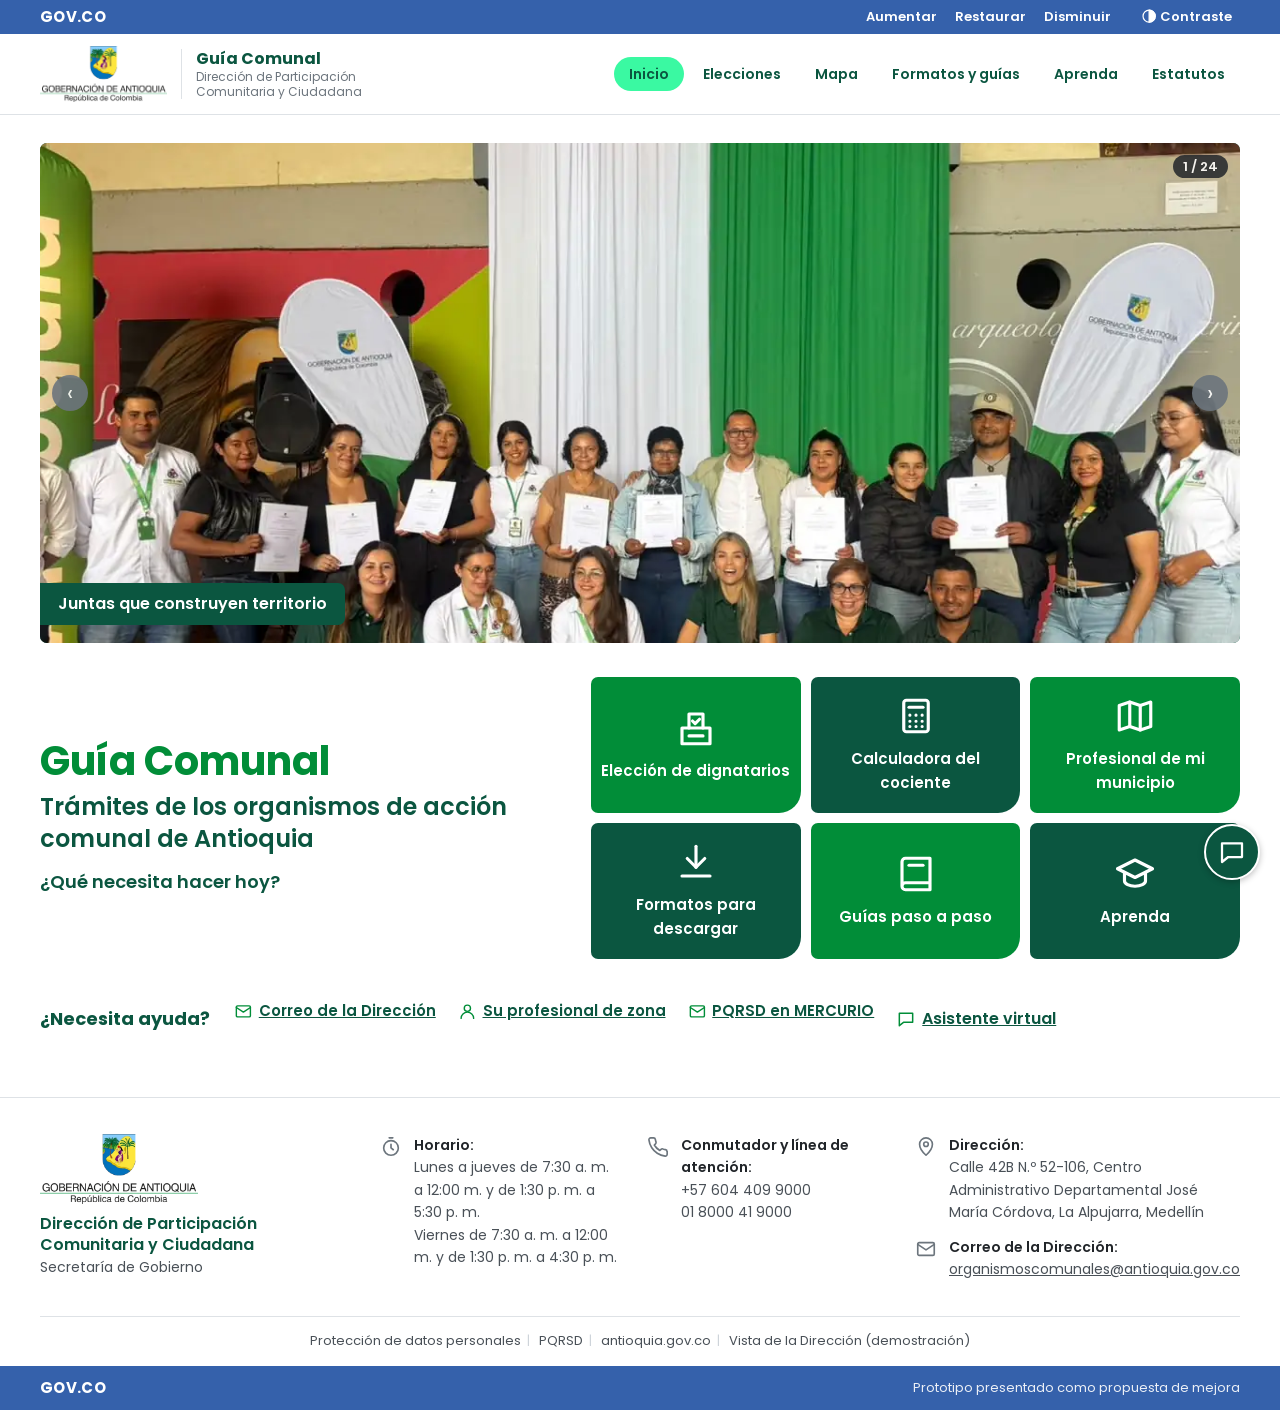
==== index.html @ 8c8af6f7 "Initial commit" ====
<!doctype html>
<html lang="es">
<head>
<meta charset="utf-8">
<meta name="viewport" content="width=device-width, initial-scale=1">
<meta name="theme-color" content="#0b5640">
<meta name="description" content="Guía de la Dirección de Participación Comunitaria y Ciudadana de la Gobernación de Antioquia para los organismos comunales: elección de dignatarios, mapa, guías y asistente.">
<title>Guía Comunal DPCC</title>
<link rel="preconnect" href="https://fonts.googleapis.com">
<link rel="preconnect" href="https://fonts.gstatic.com" crossorigin>
<link href="https://fonts.googleapis.com/css2?family=Poppins:wght@400;500;600;700&display=swap" rel="stylesheet">
<link rel="stylesheet" href="css/estilos.css?v=7">
<link rel="icon" href="img/logo-gobernacion.webp">
</head>
<body>
<a class="saltar" href="#contenido">Saltar al contenido</a>

<!-- Franja superior GOV.CO, como en antioquia.gov.co -->
<div class="franja-gob">
  <div class="contenedor franja-gob__in">
    <a class="govco" href="https://www.gov.co/" target="_blank" rel="noopener" aria-label="Portal del Estado colombiano GOV.CO">GOV.CO</a>
    <span class="franja-gob__der">
      <span class="tamano" role="group" aria-label="Tamaño del texto">
        <button type="button" data-tamano="1" aria-label="Letra más grande">Aumentar</button>
        <button type="button" data-tamano="0" aria-label="Tamaño normal">Restaurar</button>
        <button type="button" data-tamano="-1" aria-label="Letra más pequeña">Disminuir</button>
      </span>
      <button type="button" class="contraste-btn" id="contrasteBtn" aria-pressed="false"><svg class="ico" aria-hidden="true"><use href="#i-contraste"></use></svg><span class="contraste-btn__txt"> Contraste</span></button>
    </span>
  </div>
</div>

<header class="cabecera">
  <div class="contenedor cabecera__in">
    <a class="marca" href="#/inicio" aria-label="Guía Comunal, inicio">
      <img class="marca__logo" src="img/logo-gobernacion.webp" alt="Gobernación de Antioquia, República de Colombia" width="127" height="56">
      <span class="marca__texto"><strong>Guía Comunal</strong><small>Dirección de Participación<br>Comunitaria y Ciudadana</small></span>
    </a>
    <button class="menu-btn" type="button" aria-expanded="false" aria-controls="menu"><svg class="ico" aria-hidden="true"><use href="#i-menu"></use></svg> Menú</button>
    <nav id="menu" class="menu" aria-label="Secciones">
      <a href="#/inicio" data-seccion="inicio">Inicio</a>
      <a href="#/eleccion" data-seccion="eleccion">Elecciones</a>
      <a href="#/mapa" data-seccion="mapa">Mapa</a>
      <a href="#/documentos" data-seccion="documentos">Formatos y guías</a>
      <a href="#/aprenda" data-seccion="aprenda">Aprenda</a>
      <a href="#/estatutos" data-seccion="estatutos">Estatutos</a>
    </nav>
  </div>
</header>

<main id="contenido">
<!-- Cada <section class="pantalla"> es una pantalla con dirección propia (js/rutas.js):
     data-ruta = dirección (index.html#/eleccion/calculadora) · data-titulo = nombre en la ruta de navegación.
     [data-migas] se llena solo con el botón "Volver" y la ruta (Inicio › …). -->

<!-- ===================== INICIO ===================== -->
<section class="pantalla" data-ruta="inicio" data-titulo="Inicio">
  <div class="heroe">
    <div class="contenedor heroe__in">
      <div class="carrusel" id="carrusel" aria-roledescription="carrusel" aria-label="Imágenes de la acción comunal">
        <div class="carrusel__pista" id="carruselPista"></div>
        <button type="button" class="carrusel__flecha carrusel__flecha--izq" data-carrusel="-1" aria-label="Imagen anterior">‹</button>
        <button type="button" class="carrusel__flecha carrusel__flecha--der" data-carrusel="1" aria-label="Imagen siguiente">›</button>
        <div class="carrusel__puntos" id="carruselPuntos"></div>
      </div>
      <div class="portada">
        <div class="portada__titulo">
          <h1>Guía Comunal <span>Trámites de los organismos de acción comunal de Antioquia</span></h1>
          <p class="frase">¿Qué necesita hacer hoy?</p>
        </div>
        <nav class="botones-grandes" aria-label="Accesos principales">
          <a class="boton-tarjeta" href="#/eleccion"><svg class="ico" aria-hidden="true"><use href="#i-urna"></use></svg>Elección de dignatarios</a>
          <a class="boton-tarjeta" href="#/eleccion/calculadora"><svg class="ico" aria-hidden="true"><use href="#i-calculadora"></use></svg>Calculadora del cociente</a>
          <a class="boton-tarjeta" href="#/mapa"><svg class="ico" aria-hidden="true"><use href="#i-mapa"></use></svg>Profesional de mi municipio</a>
          <a class="boton-tarjeta" href="#/documentos/formatos"><svg class="ico" aria-hidden="true"><use href="#i-descargar"></use></svg>Formatos para descargar</a>
          <a class="boton-tarjeta" href="#/documentos/guias"><svg class="ico" aria-hidden="true"><use href="#i-libro"></use></svg>Guías paso a paso</a>
          <a class="boton-tarjeta" href="#/aprenda"><svg class="ico" aria-hidden="true"><use href="#i-birrete"></use></svg>Aprenda</a>
        </nav>
      </div>
    </div>
  </div>
  <div class="contenedor">
    <section class="ayuda-franja" id="ayuda" aria-labelledby="t-ayuda">
      <h2 id="t-ayuda">¿Necesita ayuda?</h2>
      <ul>
        <li><a href="mailto:organismoscomunales@antioquia.gov.co"><svg class="ico" aria-hidden="true"><use href="#i-correo"></use></svg>Correo de la Dirección</a></li>
        <li><a href="#/mapa"><svg class="ico" aria-hidden="true"><use href="#i-persona"></use></svg>Su profesional de zona</a></li>
        <li><a href="https://mercurio.antioquia.gov.co/mercurio/ServletPublic?operacion=9&amp;codIndice=00126&amp;idAsunto=PQRSDW&amp;indicador=1&amp;logueoPqr=S" target="_blank" rel="noopener"><svg class="ico" aria-hidden="true"><use href="#i-correo"></use></svg>PQRSD en MERCURIO</a></li>
        <li><button type="button" class="enlace-boton" data-abrir-chat><svg class="ico" aria-hidden="true"><use href="#i-chat"></use></svg>Asistente virtual</button></li>
      </ul>
    </section>
  </div>
</section>

<!-- ===================== ELECCIÓN DE DIGNATARIOS ===================== -->
<section class="pantalla" data-ruta="eleccion" data-titulo="Elección de dignatarios" hidden>
  <div class="heroe heroe--interno"><div class="contenedor">
    <nav class="migas" data-migas aria-label="Ruta de navegación"></nav>
    <div class="titulo-seccion"><h1>Elección de dignatarios</h1><p class="heroe__lead">Juntas de Acción Comunal y de Vivienda Comunal</p></div>
  </div></div>
  <div class="contenedor bloque">
    <nav class="accesos" aria-label="Partes de la elección">
      <a class="acceso" href="#/eleccion/etapas"><span class="acceso__ico"><svg class="ico" aria-hidden="true"><use href="#i-calendario"></use></svg></span><b>Etapas de la elección</b><small>Quién hace qué y cuándo</small></a>
      <a class="acceso acceso--principal" href="#/eleccion/herramienta"><span class="acceso__ico"><svg class="ico" aria-hidden="true"><use href="#i-lapiz"></use></svg></span><b>Registrar la elección</b><small>Llene las actas paso a paso</small></a>
      <a class="acceso" href="#/eleccion/calculadora"><span class="acceso__ico"><svg class="ico" aria-hidden="true"><use href="#i-calculadora"></use></svg></span><b>Calculadora del cociente</b><small>Cuántos cargos gana cada plancha</small></a>
      <a class="acceso" href="#/documentos/formatos"><span class="acceso__ico"><svg class="ico" aria-hidden="true"><use href="#i-descargar"></use></svg></span><b>Formatos en Word</b><small>Actas y listados en blanco</small></a>
      <a class="acceso" href="#/eleccion/devoluciones"><span class="acceso__ico"><svg class="ico" aria-hidden="true"><use href="#i-alerta"></use></svg></span><b>Causas de devolución</b><small>Errores que debe evitar</small></a>
      <a class="acceso" href="#/eleccion/despues"><span class="acceso__ico"><svg class="ico" aria-hidden="true"><use href="#i-balanza"></use></svg></span><b>Después de la elección</b><small>Inscribir, impugnar y empalme</small></a>
    </nav>
  </div>
</section>

<section class="pantalla" data-ruta="eleccion/etapas" data-titulo="Etapas" hidden>
  <div class="heroe heroe--interno"><div class="contenedor">
    <nav class="migas" data-migas aria-label="Ruta de navegación"></nav>
    <div class="titulo-seccion"><h1>Etapas de la elección</h1><p class="heroe__lead">Toque cada etapa para ver quién hace qué.</p></div>
  </div></div>
  <div class="contenedor bloque">
    <ol class="linea" id="lineaTiempo"></ol>
    <div class="linea-detalle" id="lineaDetalle" aria-live="polite"></div>
    <details class="mas-info"><summary>🎬 Ver el video del proceso completo</summary><div class="video" data-video="eleccion"></div></details>
  </div>
</section>

<section class="pantalla" data-ruta="eleccion/herramienta" data-titulo="Registrar la elección" hidden>
  <div class="heroe heroe--interno"><div class="contenedor">
    <nav class="migas" data-migas aria-label="Ruta de navegación"></nav>
    <div class="titulo-seccion"><h1>Registrar la elección</h1><p class="heroe__lead">Un paso por pantalla. Lo que escriba se guarda solo en este equipo.</p></div>
    <div class="aviso aviso--clave"><b>🚦 Prevalidación no es aprobación.</b> La página revisa sus datos antes de imprimir. La revisión oficial la hace la Dirección.</div>
  </div></div>
  <div class="contenedor bloque" id="formulario"><div id="formularioApp"></div></div>
</section>

<section class="pantalla" data-ruta="eleccion/calculadora" data-titulo="Calculadora del cociente" hidden>
  <div class="heroe heroe--interno"><div class="contenedor">
    <nav class="migas" data-migas aria-label="Ruta de navegación"></nav>
    <div class="titulo-seccion"><h1>Calculadora del cociente electoral</h1><p class="heroe__lead">Escriba los votos y vea cuántos cargos gana cada plancha.</p></div>
  </div></div>
  <div class="contenedor bloque"><div id="calcApp" class="calc"></div></div>
</section>

<section class="pantalla" data-ruta="eleccion/devoluciones" data-titulo="Causas de devolución" hidden>
  <div class="heroe heroe--interno"><div class="contenedor">
    <nav class="migas" data-migas aria-label="Ruta de navegación"></nav>
    <div class="titulo-seccion"><h1>Causas de devolución</h1><p class="heroe__lead">Los errores más comunes y cómo evitarlos. Toque cada uno.</p></div>
  </div></div>
  <div class="contenedor bloque">
    <div id="faqLista" class="faq"></div>
    <p class="nota"><span class="etiqueta etiqueta--pendiente">Orden pendiente</span> El orden se ajustará con los datos reales de frecuencia de la Dirección.</p>
  </div>
</section>

<section class="pantalla" data-ruta="eleccion/despues" data-titulo="Después de la elección" hidden>
  <div class="heroe heroe--interno"><div class="contenedor">
    <nav class="migas" data-migas aria-label="Ruta de navegación"></nav>
    <div class="titulo-seccion"><h1>Después de la elección</h1><p class="heroe__lead">Qué sigue, en pocos pasos.</p></div>
  </div></div>
  <div class="contenedor bloque">
    <div class="respuestas">
      <article class="respuesta">
        <h2>📨 Inscribir a los elegidos</h2>
        <ol class="pasos-cortos"><li>Imprima y firme las actas</li><li>Escanéelas con los listados firmados</li><li>Envíelas al correo de la Dirección</li></ol>
        <p class="respuesta__quien"><b>Quién la resuelve:</b> la Dirección de Participación Comunitaria y Ciudadana.</p>
        <div class="respuesta__mas"><a class="btn btn--peque" href="#/eleccion/herramienta/paso-8">Ir a enviar</a></div>
      </article>
      <article class="respuesta">
        <h2>⚖️ Impugnar una elección</h2>
        <ol class="pasos-cortos"><li>Reúna el acta y las pruebas</li><li>Escriba qué pasó y qué regla no se cumplió</li><li>Preséntela dentro del plazo de sus estatutos</li></ol>
        <p class="respuesta__quien"><b>Quién la resuelve:</b> primero, la Comisión de Convivencia y Conciliación de la Asocomunal (si no hay, la Dirección). Si apela, la entidad de inspección, vigilancia y control. Respuesta: hasta 4 meses.</p>
        <details class="ver-norma"><summary>📖 Ver norma</summary>
          <p>Ley 2166 de 2021 y Decreto 1501 de 2023. El Modelo de Estatutos 2024 (arts. 89 a 94) pide que la presenten <b>mínimo 5 afiliados</b> que estuvieron en la elección, dentro de los <b>10 días hábiles</b> siguientes. Revise lo que dicen los estatutos de su Junta: son los que mandan.</p></details>
      </article>
      <article class="respuesta">
        <h2>🤝 Hacer el empalme</h2>
        <ol class="pasos-cortos"><li>La junta saliente entrega documentos, bienes y cuentas</li><li>Entrega también su informe de gestión</li><li>Todo queda en un acta firmada por ambas juntas</li></ol>
      </article>
    </div>
    <p class="enlaces-peque"><button type="button" class="enlace-boton" data-abrir-chat>💬 ¿Otra duda? Pregúntele al asistente</button></p>
  </div>
</section>

<!-- ===================== MAPA (único) ===================== -->
<section class="pantalla" data-ruta="mapa" data-titulo="Mapa" hidden>
  <div class="heroe heroe--interno"><div class="contenedor">
    <nav class="migas" data-migas aria-label="Ruta de navegación"></nav>
    <div class="titulo-seccion"><h1>Mapa de atención por municipio</h1>
    <p class="heroe__lead">Toque su municipio o escriba su nombre.</p></div>
  </div></div>
  <div class="contenedor bloque">
    <div class="mapa-barra">
      <label for="mapaBuscar" class="oculto">Buscar municipio</label>
      <input id="mapaBuscar" list="mapaLista" placeholder="Escriba su municipio" autocomplete="off">
      <datalist id="mapaLista"></datalist>
      <button type="button" class="btn btn--claro btn--peque" id="mapaTodo" hidden>Ver todo Antioquia</button>
    </div>
    <div class="mapa-grid">
      <div class="mapa-caja">
        <svg id="mapaSvg" class="mapa-svg" role="img" aria-label="Mapa de los municipios de Antioquia por subregión"></svg>
        <aside id="mapaInfo" class="mapa-info" hidden aria-live="polite"></aside>
      </div>
      <div>
        <div id="mapaLeyenda" class="mapa-leyenda" aria-label="Subregiones (toque para acercar)"></div>
        <div class="video" data-video="v4"></div>
      </div>
    </div>
    <p class="nota">Límites: DANE, Marco Geoestadístico Nacional 2025. Los municipios en gris los atiende su alcaldía.</p>
  </div>
</section>

<!-- ===================== FORMATOS Y GUÍAS ===================== -->
<section class="pantalla" data-ruta="documentos" data-titulo="Formatos y guías" hidden>
  <div class="heroe heroe--interno"><div class="contenedor">
    <nav class="migas" data-migas aria-label="Ruta de navegación"></nav>
    <div class="titulo-seccion"><h1>Formatos y guías</h1><p class="heroe__lead">Para descargar, imprimir o consultar.</p></div>
  </div></div>
  <div class="contenedor bloque">
    <nav class="accesos accesos--tres" aria-label="Formatos y guías">
      <a class="acceso" href="#/documentos/formatos"><span class="acceso__ico"><svg class="ico" aria-hidden="true"><use href="#i-descargar"></use></svg></span><b>Formatos en Word</b><small>Actas, planchas y listados en blanco</small></a>
      <a class="acceso" href="#/documentos/guias"><span class="acceso__ico"><svg class="ico" aria-hidden="true"><use href="#i-libro"></use></svg></span><b>Guías paso a paso</b><small>Cómo usar la herramienta de registro</small></a>
      <a class="acceso" href="#/documentos/consulta"><span class="acceso__ico"><svg class="ico" aria-hidden="true"><use href="#i-carpeta"></use></svg></span><b>Consultas oficiales</b><small>Cartilla, circular, SURCO y PQRSD</small></a>
    </nav>
  </div>
</section>

<section class="pantalla" data-ruta="documentos/formatos" data-titulo="Formatos en Word" hidden>
  <div class="heroe heroe--interno"><div class="contenedor">
    <nav class="migas" data-migas aria-label="Ruta de navegación"></nav>
    <div class="titulo-seccion"><h1>Formatos oficiales en Word</h1><p class="heroe__lead">En blanco. La herramienta de registro llena las actas por usted.</p></div>
  </div></div>
  <div class="contenedor bloque">
    <div class="aviso aviso--clave"><b>📋 Listados de asistencia:</b> imprímalo y llévelo a la reunión para que los asistentes firmen. Luego tómele una foto o escanéelo.</div>
    <div id="listaDescargas" class="descargas"></div>
  </div>
</section>

<section class="pantalla" data-ruta="documentos/guias" data-titulo="Guías" hidden>
  <div class="heroe heroe--interno"><div class="contenedor">
    <nav class="migas" data-migas aria-label="Ruta de navegación"></nav>
    <div class="titulo-seccion"><h1>Guías paso a paso</h1><p class="heroe__lead">Para ver en pantalla, imprimir o descargar.</p></div>
  </div></div>
  <div class="contenedor bloque">
    <div class="guias" id="listaGuias"></div>
    <details class="mas-info"><summary>🎬 Videos cortos por etapa</summary><div class="videos-cortos" id="videosCortos"></div></details>
  </div>
</section>

<section class="pantalla" data-ruta="documentos/consulta" data-titulo="Consultas oficiales" hidden>
  <div class="heroe heroe--interno"><div class="contenedor">
    <nav class="migas" data-migas aria-label="Ruta de navegación"></nav>
    <div class="titulo-seccion"><h1>Consultas oficiales</h1><p class="heroe__lead">Documentos y sistemas de la Gobernación y del Ministerio.</p></div>
  </div></div>
  <div class="contenedor bloque">
    <h2 class="sub">Documentos</h2>
    <div class="fuentes fuentes--tres">
      <a href="documentos/Afiche%20paso%20a%20paso%20-%20Elecciones%20comunales%202026.pdf" download><span>🗳️</span><b>Afiche paso a paso</b><small>PDF · 4 MB</small></a>
      <a href="documentos/Circular%2009%20de%202025%20-%20Ministerio%20del%20Interior.pdf" download><span>📑</span><b>Circular 09 de 2025</b><small>Ministerio del Interior · PDF · 5 MB</small></a>
      <a href="documentos/Cartilla%20ABC%20Comunal%20-%20Preparemonos%20para%20las%20elecciones.pdf" download><span>📘</span><b>Cartilla ABC Comunal</b><small>PDF · 19 MB (mejor con wifi)</small></a>
    </div>
    <h2 class="sub">Sistemas de consulta</h2>
    <div class="fuentes">
      <a href="https://surco.antioquia.gov.co/Surco/formularios/registroAfiliados/frmafiliadospublicados.xhtml" target="_blank" rel="noopener"><span>👥</span><b>SURCO · Afiliados</b><small>¿Quién está afiliado?</small></a>
      <a href="https://surco.antioquia.gov.co/Surco/formularios/certificadosPublicados/frmcertificadospublicados.xhtml" target="_blank" rel="noopener"><span>📜</span><b>SURCO · Certificados</b><small>Dignatarios inscritos</small></a>
      <a href="https://mercurio.antioquia.gov.co/mercurio/ServletPublic?operacion=9&amp;codIndice=00126&amp;idAsunto=PQRSDW&amp;indicador=1&amp;logueoPqr=S" target="_blank" rel="noopener"><span>📮</span><b>PQRSD · MERCURIO</b><small>Peticiones, quejas y reclamos</small></a>
      <a href="https://www.antioquia.gov.co/direccion-de-participacion-comunitaria-y-ciudadana" target="_blank" rel="noopener"><span>🌐</span><b>Página de la Dirección</b><small>antioquia.gov.co</small></a>
    </div>
    <details class="mas-info"><summary>🎬 Video: ¿dónde consultar información oficial?</summary><div class="video" data-video="v5"></div></details>
  </div>
</section>

<!-- ===================== APRENDA ===================== -->
<section class="pantalla" data-ruta="aprenda" data-titulo="Aprenda" hidden>
  <div class="heroe heroe--interno"><div class="contenedor">
    <nav class="migas" data-migas aria-label="Ruta de navegación"></nav>
    <div class="titulo-seccion"><h1>Aprenda</h1><p class="heroe__lead">Lo básico de la acción comunal, en pocas palabras.</p></div>
  </div></div>
  <div class="contenedor bloque">
    <nav class="accesos accesos--tres" aria-label="Aprenda">
      <a class="acceso" href="#/aprenda/accion-comunal"><span class="acceso__ico"><svg class="ico" aria-hidden="true"><use href="#i-personas"></use></svg></span><b>La acción comunal</b><small>Qué es, cómo se organiza y qué hace la Gobernación</small></a>
      <a class="acceso" href="#/aprenda/juego"><span class="acceso__ico"><svg class="ico" aria-hidden="true"><use href="#i-diana"></use></svg></span><b>Preguntas de repaso</b><small>Ponga a prueba lo que sabe</small></a>
      <a class="acceso" href="#/aprenda/glosario"><span class="acceso__ico"><svg class="ico" aria-hidden="true"><use href="#i-texto"></use></svg></span><b>Glosario</b><small>Palabras comunales explicadas</small></a>
    </nav>
  </div>
</section>

<section class="pantalla" data-ruta="aprenda/accion-comunal" data-titulo="La acción comunal" hidden>
  <div class="heroe heroe--interno"><div class="contenedor">
    <nav class="migas" data-migas aria-label="Ruta de navegación"></nav>
    <div class="titulo-seccion"><h1>La acción comunal</h1><p class="heroe__lead">Es la comunidad organizada para mejorar su barrio o vereda.</p></div>
  </div></div>
  <div class="contenedor">
    <section class="bloque" aria-labelledby="t-que-es">
      <div class="dos-col dos-col--video">
        <div>
          <h2 id="t-que-es">¿Qué hace una Junta?</h2>
          <div class="iconos3">
            <div><span>🤝</span>Se une</div><div><span>🗣️</span>Decide en asamblea</div><div><span>🏗️</span>Trabaja por su territorio</div>
          </div>
        </div>
        <div class="video" data-video="v1"></div>
      </div>
    </section>
    <section class="bloque" aria-labelledby="t-quienes">
      <h2 id="t-quienes">Cómo se organiza una Junta</h2>
      <div class="dos-col dos-col--video">
        <div class="organigrama" aria-label="Estructura de una Junta de Acción Comunal">
          <div class="org org--raiz"><span>👥</span><b>Asamblea general</b><small>Todos los afiliados</small></div>
          <div class="org-fila">
            <div class="org"><span>👔</span><b>Directiva</b><small>Presidente, vice, tesorero y secretario</small></div>
            <div class="org"><span>🔍</span><b>Fiscalía</b><small>Fiscal y suplente</small></div>
            <div class="org"><span>🤝</span><b>Conciliación</b><small>3 conciliadores</small></div>
            <div class="org"><span>📣</span><b>Delegados</b><small>3 y sus suplentes</small></div>
            <div class="org"><span>🛠️</span><b>Comisiones</b><small>Mínimo 3, con coordinador</small></div>
          </div>
        </div>
        <div class="video" data-video="v2"></div>
      </div>
    </section>
    <section class="bloque" aria-labelledby="t-hace">
      <div class="dos-col dos-col--video">
        <div>
          <h2 id="t-hace">Qué hace la Gobernación</h2>
          <div class="tarjetas tarjetas--dos">
            <div class="tarjeta tarjeta--icono"><span>🧭</span><b>Acompaña</b><small>Profesionales de zona en los municipios</small></div>
            <div class="tarjeta tarjeta--icono"><span>📄</span><b>Reconoce</b><small>Inscribe a los dignatarios elegidos</small></div>
            <div class="tarjeta tarjeta--icono"><span>⚖️</span><b>Vigila</b><small>Inspección, vigilancia y control</small></div>
            <div class="tarjeta tarjeta--icono"><span>🎓</span><b>Forma</b><small>Guías, talleres y esta página</small></div>
          </div>
        </div>
        <div class="video" data-video="v3"></div>
      </div>
    </section>
  </div>
</section>

<section class="pantalla" data-ruta="aprenda/juego" data-titulo="Preguntas de repaso" hidden>
  <div class="heroe heroe--interno"><div class="contenedor">
    <nav class="migas" data-migas aria-label="Ruta de navegación"></nav>
    <div class="titulo-seccion"><h1>Preguntas de repaso</h1><p class="heroe__lead">Elija un juego. Cada respuesta trae su explicación.</p></div>
  </div></div>
  <div class="contenedor bloque"><div id="juegoApp" class="juego"></div></div>
</section>

<section class="pantalla" data-ruta="aprenda/glosario" data-titulo="Glosario" hidden>
  <div class="heroe heroe--interno"><div class="contenedor">
    <nav class="migas" data-migas aria-label="Ruta de navegación"></nav>
    <div class="titulo-seccion"><h1>Glosario</h1><p class="heroe__lead">Escriba una palabra para buscarla.</p></div>
  </div></div>
  <div class="contenedor bloque">
    <input id="glosarioBuscar" class="buscador" placeholder="Buscar una palabra" aria-label="Buscar en el glosario">
    <div id="glosario" class="glosario"></div>
  </div>
</section>

<!-- ===================== ESTATUTOS ===================== -->
<section class="pantalla" data-ruta="estatutos" data-titulo="Estatutos" hidden>
  <div class="heroe heroe--interno"><div class="contenedor">
    <nav class="migas" data-migas aria-label="Ruta de navegación"></nav>
    <div class="titulo-seccion"><h1>Reforma de estatutos</h1><p class="heroe__lead"><span class="etiqueta etiqueta--pronto">Próximamente</span></p></div>
  </div></div>
  <div class="contenedor bloque">
    <div class="construccion">
      <img src="img/mascota/lista.webp" alt="" class="mascota" width="120" height="183">
      <div>
        <h2>Requisitos básicos</h2>
        <ul class="lista-check">
          <li>Los estatutos son las reglas internas de la Junta.</li>
          <li>La asamblea se instala con la <b>mitad más uno</b> de los afiliados.</li>
          <li>La reforma se aprueba con <b>dos tercios (2/3)</b> de los presentes.</li>
          <li><b>No</b> se puede usar el quórum supletorio.</li>
        </ul>
        <button type="button" class="enlace-boton" data-abrir-chat>💬 Pregúntele al asistente</button>
      </div>
    </div>
    <!-- Espacio reservado: guía, formatos y herramienta de reforma de estatutos -->
  </div>
</section>

<!-- ===================== VISTA DE LA DIRECCIÓN (demostración) ===================== -->
<section class="pantalla" data-ruta="direccion" data-titulo="Vista de la Dirección" hidden>
  <div class="heroe heroe--interno"><div class="contenedor">
    <nav class="migas" data-migas aria-label="Ruta de navegación"></nav>
    <div class="titulo-seccion"><h1>Seguimiento de elecciones</h1>
    <p class="heroe__lead">Demostración de uso interno: qué juntas hacen el proceso y en qué estado está su prevalidación.</p></div></div></div>
  <div class="contenedor bloque">
    <div class="panel-resumen">
      <button type="button" data-pestana-panel="proceso" aria-selected="true"><b id="panelNProceso">0</b>En proceso</button>
      <button type="button" data-pestana-panel="terminado" aria-selected="false"><b id="panelNTerminado">0</b>Terminados (correo enviado)</button>
    </div>
    <div id="panelTabla" class="tabla-registros"></div>
    <div class="botones"><button type="button" class="btn btn--claro" id="panelEjemplos">Cargar ejemplos ficticios</button><button type="button" class="btn btn--claro" id="panelCsv">Descargar CSV</button><button type="button" class="btn btn--texto" id="panelBorrar">Borrar</button></div>
    <div class="aviso aviso--info"><b>¿Cómo funcionaría de verdad?</b> "En proceso" llega por un reporte automático de la herramienta (ID, junta, municipio, paso y estado, sin cédulas), sin escribir al correo. "Terminados" se toma de los correos con asunto <code>[ELECCIÓN DIGNATARIOS]</code> que llegan al buzón de la Dirección, con un flujo de Power Automate. Detalles en <code>js/formulario.js</code>.</div>
  </div>
</section>

</main>

<!-- Pie con la estructura del de antioquia.gov.co: marca, horario, líneas, dirección, enlaces legales y franja GOV.CO -->
<footer class="pie">
  <div class="contenedor pie__in">
    <div class="pie__marca">
      <img src="img/logo-gobernacion.webp" alt="Gobernación de Antioquia, República de Colombia" width="159" height="70" loading="lazy">
      <b>Dirección de Participación Comunitaria y Ciudadana</b>
      <span>Secretaría de Gobierno</span>
    </div>
    <div class="pie__col">
      <svg class="ico" aria-hidden="true"><use href="#i-reloj"></use></svg>
      <p><b>Horario:</b>Lunes a jueves de 7:30 a. m. a 12:00 m. y de 1:30 p. m. a 5:30 p. m.<br>Viernes de 7:30 a. m. a 12:00 m. y de 1:30 p. m. a 4:30 p. m.</p>
    </div>
    <div class="pie__col">
      <svg class="ico" aria-hidden="true"><use href="#i-telefono"></use></svg>
      <p><b>Conmutador y línea de atención:</b>+57 604 409 9000<br>01 8000 41 9000</p>
    </div>
    <div class="pie__col">
      <svg class="ico" aria-hidden="true"><use href="#i-ubicacion"></use></svg>
      <p><b>Dirección:</b>Calle 42B N.º 52-106, Centro Administrativo Departamental José María Córdova, La Alpujarra, Medellín</p>
      <svg class="ico" aria-hidden="true"><use href="#i-correo"></use></svg>
      <p><b>Correo de la Dirección:</b><a href="mailto:organismoscomunales@antioquia.gov.co">organismoscomunales@antioquia.gov.co</a></p>
    </div>
  </div>
  <div class="contenedor pie__legal">
    <a href="https://compilacionjuridica.antioquia.gov.co/compilacion/compilacion/docs/d_gobant_2022070004096_2022.htm" target="_blank" rel="noopener">Protección de datos personales</a><span>|</span>
    <a href="https://mercurio.antioquia.gov.co/mercurio/ServletPublic?operacion=9&amp;codIndice=00126&amp;idAsunto=PQRSDW&amp;indicador=1&amp;logueoPqr=S" target="_blank" rel="noopener">PQRSD</a><span>|</span>
    <a href="https://www.antioquia.gov.co/" target="_blank" rel="noopener">antioquia.gov.co</a><span>|</span>
    <a href="#/direccion">Vista de la Dirección (demostración)</a>
  </div>
  <div class="pie__barra">
    <div class="contenedor">
      <a class="govco" href="https://www.gov.co/" target="_blank" rel="noopener">GOV.CO</a>
      <span class="pie__nota">Prototipo presentado como propuesta de mejora</span>
    </div>
  </div>
</footer>

<button type="button" class="chat-flotante" data-abrir-chat aria-label="Abrir el asistente virtual"><svg class="ico" aria-hidden="true"><use href="#i-chat"></use></svg><span>Asistente virtual</span></button>
<!-- Asistente: solo como botón flotante, disponible en todas las pantallas -->
<div class="chat-ventana" id="chatVentana" role="dialog" aria-modal="false" aria-labelledby="chatTitulo" hidden>
  <div class="chat-ventana__barra"><strong id="chatTitulo">Asistente comunal</strong><button type="button" class="chat-ventana__cerrar" id="chatCerrar" aria-label="Cerrar el asistente">✕</button></div>
  <div class="chat-ventana__slot">
    <div id="chat" class="chat">
      <div class="chat__mensajes" id="chatMensajes" role="log" aria-live="polite" aria-label="Conversación con el asistente"></div>
      <form class="chat__form" id="chatForm">
        <label for="chatEntrada" class="oculto">Escriba su pregunta</label>
        <input id="chatEntrada" type="text" placeholder="Escriba su pregunta…" autocomplete="off" maxlength="300">
        <button type="submit" class="btn">Enviar</button>
      </form>
    </div>
  </div>
</div>
<datalist id="catalogoComisiones"></datalist>

<script src="js/iconos.js?v=7"></script>
<script src="js/rutas.js?v=7"></script>
<script src="js/datos.js?v=7"></script>
<script src="datos/mapa.js?v=7"></script>
<script src="js/videos.js?v=7"></script>
<script src="js/contenido.js?v=7"></script>
<script src="js/mapa.js?v=7"></script>
<script src="js/word.js?v=7"></script>
<script src="js/formulario.js?v=7"></script>
<script src="js/norma.js?v=7"></script>
<script src="js/mapa-app.js?v=7"></script>
<script src="js/juego.js?v=7"></script>
<script src="js/calculadora.js?v=7"></script>
<script src="js/panel.js?v=7"></script>
<script src="js/chatbot.js?v=7"></script>
<script src="js/app.js?v=7"></script>
</body>
</html>
---- css/estilos.css ----
/* Estilos de la Guía Comunal DPCC.
   Identidad de la Gobernación de Antioquia: Manual de Identidad Visual (Poppins, p. 23; colores primarios y
   secundarios, p. 24-25; iconografía de línea, p. 27) y hoja de estilos de www.antioquia.gov.co
   (grises de texto y bordes, rojo de alerta, radios de 7 px, encabezado y pie).
   Reglas: sin degradados, sin sombras decorativas, dos radios (7 px y píldora), una sola tipografía. */

:root {
  /* Primarios (manual, p. 24) */
  --verde-osc: #0B5640;
  --verde: #018D38;
  --menta: #3AF9A2;          /* solo piezas digitales: opción activa del menú y detalles */
  /* Secundarios (manual, p. 25) */
  --azul: #3561AB;
  --celeste: #8FCAF0;
  --naranja: #F28E18;
  --morado: #8B4A97;
  --dorado: #B0942B;
  /* Neutros y alerta (hoja de estilos de antioquia.gov.co) */
  --tinta: #212529;
  --texto: #495057;
  --tenue: #6C757D;
  --linea: #DEE2E6;
  --linea-fuerte: #CED4DA;
  --fondo: #F8F9FA;
  --fondo-2: #E9ECEF;
  --blanco: #FFFFFF;
  --rojo: #DC3545;
  /* Semáforo de prevalidación */
  --ok: var(--verde);
  --revisar: var(--naranja);
  --pendiente: var(--rojo);
  /* Forma */
  --radio: 7px;
  --pildora: 50px;
  --fuente: 'Poppins', Arial, sans-serif;
  --base: 16px;
  /* Compatibilidad con nombres anteriores */
  --menta-suave: var(--fondo);
  --verde-suave: var(--fondo);
  --rojo-suave: var(--fondo);
  --amarillo: var(--naranja);
  --amarillo-suave: var(--fondo);
}

* { box-sizing: border-box; }
[hidden] { display: none !important; }
html { font-size: var(--base); scroll-behavior: smooth; scroll-padding-top: 150px; }
body { margin: 0; font-family: var(--fuente); color: var(--texto); background: var(--blanco); line-height: 1.6; font-size: 1rem; }
img, svg, video { max-width: 100%; }
a { color: var(--verde-osc); }
a:hover { color: var(--verde); }
h1, h2, h3, h4 { line-height: 1.25; margin: 0 0 .5em; font-weight: 700; }
h1 { font-size: 2.5rem; color: var(--verde-osc); }
h2 { font-size: 2rem; color: var(--verde); }
h3 { font-size: 1.125rem; color: var(--verde-osc); }
h4 { font-size: 1rem; color: var(--verde-osc); }
p { margin: 0 0 1em; }
b, strong { font-weight: 600; }
button, input, select, textarea { font: inherit; }
:focus-visible { outline: 3px solid var(--azul); outline-offset: 2px; }
.oculto { position: absolute; width: 1px; height: 1px; overflow: hidden; clip: rect(0 0 0 0); white-space: nowrap; }
.saltar { position: absolute; left: -999px; top: 0; background: var(--verde-osc); color: #fff; padding: 10px 16px; z-index: 100; }
.saltar:focus { left: 10px; }
.contenedor { width: min(1200px, 100% - 48px); margin-inline: auto; }
.ceja { font-size: .875rem; font-weight: 600; color: var(--verde); margin-bottom: .25em; }
.nota { font-size: .875rem; color: var(--tenue); }
.pendiente { background: var(--fondo-2); padding: 0 4px; border-radius: 4px; font-size: .875rem; }

/* Íconos de línea (js/iconos.js) */
.ico { width: 1.25em; height: 1.25em; vertical-align: -.25em; flex: none; }
.ico-envoltura { display: inline-flex; align-items: center; justify-content: center; line-height: 1; }
.punto { display: inline-block; width: .8em; height: .8em; border-radius: 50%; vertical-align: -.05em; margin-right: .2em; }
.punto--verde { background: var(--ok); } .punto--amarillo { background: var(--revisar); } .punto--rojo { background: var(--pendiente); }

/* ---------- Franja GOV.CO y cabecera (como antioquia.gov.co) ---------- */
.franja-gob { background: var(--azul); color: #fff; font-size: .8125rem; }
.franja-gob__in { display: flex; justify-content: space-between; align-items: center; gap: 12px; min-height: 34px; }
.franja-gob a { color: #fff; text-decoration: none; }
.govco { font-weight: 700; letter-spacing: .02em; font-size: .9375rem; }
.franja-gob__der { display: flex; align-items: center; gap: 14px; }
.tamano { display: inline-flex; gap: 2px; }
.tamano button, .contraste-btn { background: transparent; color: #fff; border: 0; padding: 4px 8px; cursor: pointer; font-weight: 600; font-size: .8125rem; border-radius: 4px; }
.tamano button:hover, .contraste-btn:hover { background: rgba(255,255,255,.15); }

.cabecera { background: var(--blanco); border-bottom: 1px solid var(--linea); position: sticky; top: 0; z-index: 40; }
.cabecera__in { display: flex; align-items: center; justify-content: space-between; gap: 20px; min-height: 80px; }
.marca { display: flex; align-items: center; gap: 14px; text-decoration: none; color: var(--verde-osc); }
.marca__logo { height: 56px; width: auto; display: block; }
.marca__texto { display: flex; flex-direction: column; line-height: 1.25; border-left: 1px solid var(--linea); padding-left: 14px; }
.marca__texto strong { font-size: 1rem; font-weight: 700; color: var(--verde-osc); }
.marca__texto small { color: var(--tenue); font-size: .75rem; }
.menu { display: flex; align-items: center; gap: 4px; }
.menu a { text-decoration: none; color: var(--verde-osc); font-weight: 600; font-size: .875rem; padding: 6px 15px; border-radius: var(--pildora); }
.menu a:hover { background: var(--fondo-2); color: var(--verde-osc); }
.menu a[aria-current="page"] { background: var(--menta); color: var(--verde-osc); }
.menu__chat { display: inline-flex; align-items: center; gap: 6px; border: 0; background: var(--verde-osc); color: #fff; font-weight: 600; font-size: .875rem; padding: 7px 16px; border-radius: var(--pildora); cursor: pointer; margin-left: 8px; }
.menu__chat:hover { background: var(--verde); }
.menu-btn { display: none; align-items: center; gap: 6px; border: 1px solid var(--verde-osc); background: #fff; color: var(--verde-osc); border-radius: var(--pildora); padding: 6px 14px; font-weight: 600; cursor: pointer; }

/* Ruta de navegación */
.migas { font-size: .8125rem; color: var(--tenue); margin: 0 0 14px; }
.migas a { color: var(--naranja); text-decoration: none; }
.migas a:hover { text-decoration: underline; }

/* ---------- Botones ---------- */
.btn { display: inline-flex; align-items: center; justify-content: center; gap: 8px; background: var(--verde-osc); color: #fff; border: 1px solid var(--verde-osc); border-radius: var(--pildora); padding: 9px 22px; font-weight: 600; font-size: .9375rem; text-decoration: none; cursor: pointer; min-height: 44px; }
.btn:hover { background: var(--verde); border-color: var(--verde); color: #fff; }
.btn--grande { padding: 12px 28px; font-size: 1rem; min-height: 50px; }
.btn--claro { background: #fff; color: var(--verde-osc); border-color: var(--verde-osc); }
.btn--claro:hover { background: var(--fondo-2); color: var(--verde-osc); border-color: var(--verde-osc); }
.btn--texto { background: transparent; border-color: transparent; color: var(--verde-osc); text-decoration: underline; padding-inline: 6px; }
.btn--texto:hover { background: transparent; color: var(--verde); border-color: transparent; }
.btn--peque { min-height: 36px; padding: 5px 14px; font-size: .875rem; }
.btn[disabled], .btn[aria-disabled="true"], .btn--gris { background: var(--fondo-2); border-color: var(--linea-fuerte); color: var(--tenue); cursor: not-allowed; }
.botones { display: flex; flex-wrap: wrap; gap: 10px; margin-top: 8px; }

/* ---------- Encabezados de sección ---------- */
.heroe { background: var(--blanco); }
.heroe__in { padding: 28px 0 8px; }
.heroe__lead { font-size: 1.125rem; color: var(--texto); max-width: 680px; margin: 0; }
.heroe--interno { padding: 18px 0 26px; border-bottom: 1px solid var(--linea); }
.titulo-seccion { border-left: 6px solid var(--verde); padding: 4px 0 4px 18px; }
.titulo-seccion h1 { margin-bottom: .2em; }
.heroe-interno { display: block; }

/* Portada: accesos como "MIAntioquia, todos tus servicios" */
.portada { display: grid; grid-template-columns: 1fr 1.25fr; gap: 32px; align-items: center; padding: 34px 0 10px; }
.portada__titulo h1 { font-size: 2.5rem; color: var(--verde); margin: 0; line-height: 1.1; }
.portada__titulo h1 span { display: block; color: var(--verde-osc); font-size: 1.5rem; font-weight: 600; margin-top: 8px; line-height: 1.3; }
.botones-grandes { display: grid; grid-template-columns: repeat(3, 1fr); gap: 10px; }
.boton-tarjeta { display: flex; flex-direction: column; align-items: center; justify-content: center; gap: 10px; padding: 18px 10px; border-radius: var(--radio) var(--radio) 22px var(--radio); background: var(--verde); color: #fff; font-weight: 600; font-size: .9375rem; text-decoration: none; border: 0; cursor: pointer; min-height: 128px; text-align: center; }
.boton-tarjeta .ico { width: 42px; height: 42px; }
.boton-tarjeta:nth-child(2) { background: var(--verde-osc); }
.boton-tarjeta:nth-child(3) { background: var(--verde); }
.boton-tarjeta:hover { background: var(--verde-osc); color: #fff; }
.boton-tarjeta:nth-child(2):hover { background: var(--verde); }

/* ---------- Bloques ---------- */
.bloque { padding: 44px 0; border-bottom: 1px solid var(--linea); }
.bloque:last-child { border-bottom: 0; }
.bloque > h2:first-child, .bloque h2 { margin-bottom: .35em; }
.dos-col { display: grid; grid-template-columns: 1fr 1fr; gap: 40px; align-items: start; }
.dos-col > *, .etapa__cuerpo > *, .herramienta__grid > * { min-width: 0; }
.dos-col--video { grid-template-columns: 1.4fr .6fr; align-items: center; }
.dos-col--video-ancho { grid-template-columns: 1fr 1fr; align-items: center; }
.tarjetas { display: grid; grid-template-columns: repeat(3, 1fr); gap: 16px; margin-top: 16px; }
.tarjetas--dos { grid-template-columns: repeat(2, 1fr); }
.tarjetas--tres { grid-template-columns: repeat(3, 1fr); }
.tarjeta { background: #fff; border: 1px solid var(--linea); border-radius: var(--radio); padding: 20px; text-decoration: none; color: var(--texto); display: flex; flex-direction: column; gap: 4px; }
a.tarjeta:hover { border-color: var(--verde); color: var(--texto); }
.tarjeta__icono { font-size: 2rem; line-height: 1; margin-bottom: 8px; color: var(--verde); }
.tarjeta h3 { margin-bottom: .2em; }
.tarjeta p { margin: 0 0 .6em; }
.tarjeta ul { margin: 0; padding-left: 20px; }
.tarjeta__mas { margin-top: auto; font-weight: 600; color: var(--verde); }
.tarjeta--plana { background: #fff; }

.lista-check { list-style: none; padding: 0; margin: 0 0 1em; }
.lista-check li { position: relative; padding-left: 30px; margin-bottom: .5em; }
.lista-check li::before { content: '✓'; position: absolute; left: 0; top: 3px; width: 20px; height: 20px; border-radius: 50%; background: var(--verde); color: #fff; font-size: .75rem; display: grid; place-items: center; }

/* Cifras y gráfica */
.cifras { display: grid; gap: 12px; margin: 18px 0; }
.cifra { display: flex; gap: 16px; align-items: center; background: #fff; border-left: 6px solid var(--naranja); padding: 12px 16px; }
.cifra strong { font-size: 1.5rem; color: var(--verde-osc); min-width: 90px; }
.grafica { margin: 0; background: #fff; border: 1px solid var(--linea); border-radius: var(--radio); padding: 24px; }
.barras { display: grid; gap: 8px; margin: 16px 0 8px; }
.barra { display: grid; grid-template-columns: 150px 1fr 48px; align-items: center; gap: 10px; font-size: .875rem; }
.barra__pista { background: var(--fondo-2); border-radius: 4px; height: 20px; overflow: hidden; }
.barra__relleno { background: var(--verde); height: 100%; }
.barra__valor { font-weight: 600; text-align: right; }

/* Línea de tiempo (lista vertical) */
.linea-tiempo { list-style: none; margin: 0; padding: 0; position: relative; }
.linea-tiempo::before { content: ''; position: absolute; left: 15px; top: 8px; bottom: 8px; width: 2px; background: var(--linea); }
.linea-tiempo li { position: relative; padding: 0 0 22px 52px; }
.linea-tiempo li::before { content: ''; position: absolute; left: 7px; top: 6px; width: 18px; height: 18px; border-radius: 50%; background: #fff; border: 3px solid var(--verde); }
.linea-tiempo li.destacado::before { background: var(--verde); }
.linea-tiempo strong { display: block; color: var(--verde-osc); }

/* Video corto (YouTube vertical) */
.video-corto { margin: 0; }
.video-corto__marco { aspect-ratio: 9 / 16; max-width: 300px; margin-inline: auto; border-radius: var(--radio); overflow: hidden; background: var(--verde-osc); }
.video-corto__marco iframe { width: 100%; height: 100%; border: 0; display: block; }
.video-corto figcaption { text-align: center; font-size: .8125rem; color: var(--tenue); margin-top: 8px; }
.video-play { position: relative; width: 100%; height: 100%; border: 0; padding: 0; cursor: pointer; background: none; display: block; color: #fff; }
.video-play svg { width: 100%; height: 100%; display: block; }
.video-play__icono { position: absolute; left: 50%; top: 42%; transform: translate(-50%, -50%); width: 64px; height: 64px; border-radius: 50%; background: #fff; color: var(--verde-osc); display: grid; place-items: center; font-size: 1.5rem; padding-left: 5px; }
.video-play__texto { position: absolute; left: 0; right: 0; bottom: 18px; text-align: center; font-weight: 600; line-height: 1.3; }
.video-play__texto small { font-weight: 400; }
.video-local video { width: 100%; border-radius: var(--radio); background: #000; display: block; aspect-ratio: 16 / 9; }

/* Avisos: fondo gris claro y borde de color a la izquierda */
.aviso { border-radius: 0 var(--radio) var(--radio) 0; padding: 12px 18px; margin: 12px 0; border-left: 5px solid var(--azul); background: var(--fondo); color: var(--tinta); }
.aviso--info { max-width: 900px; }
.aviso--ok { border-color: var(--verde); }
.aviso--error { border-color: var(--rojo); }
.aviso--clave { border-color: var(--naranja); max-width: 760px; }
.aviso--gris { border-color: var(--tenue); }

/* Subnavegación de la sección de elección */
.subnav { position: sticky; top: 80px; z-index: 30; background: #fff; border-bottom: 1px solid var(--linea); }
.subnav__in { display: flex; gap: 4px; overflow-x: auto; padding: 8px 0; scrollbar-width: thin; }
.subnav a { display: inline-flex; align-items: center; gap: 6px; white-space: nowrap; text-decoration: none; color: var(--verde-osc); font-weight: 600; font-size: .875rem; padding: 5px 14px; border-radius: var(--pildora); }
.subnav a:hover { background: var(--fondo-2); }
.subnav .ico { color: var(--verde); }

/* Ruta del proceso (versión 1) */
.ruta { list-style: none; padding: 0; margin: 20px 0 28px; display: grid; grid-template-columns: repeat(8, 1fr); gap: 8px; counter-reset: paso; }
.ruta button { width: 100%; height: 100%; text-align: left; background: #fff; border: 1px solid var(--linea); border-radius: var(--radio); padding: 12px 10px; cursor: pointer; display: flex; flex-direction: column; gap: 6px; font-size: .8125rem; color: var(--texto); }
.ruta button:hover, .ruta button[aria-expanded="true"] { border-color: var(--verde); }
.ruta__num { width: 32px; height: 32px; border-radius: 50%; background: var(--verde); color: #fff; display: grid; place-items: center; font-weight: 700; }
.ruta__tit { font-weight: 600; line-height: 1.3; }

.etapa { background: #fff; border: 1px solid var(--linea); border-radius: var(--radio); margin-bottom: 12px; overflow: hidden; }
.etapa > summary { list-style: none; cursor: pointer; padding: 16px 20px; display: flex; align-items: center; gap: 16px; font-weight: 600; font-size: 1.0625rem; color: var(--verde-osc); }
.etapa > summary::-webkit-details-marker { display: none; }
.etapa > summary::after { content: '+'; margin-left: auto; font-size: 1.4rem; color: var(--verde); }
.etapa[open] > summary::after { content: '−'; }
.etapa[open] > summary { border-bottom: 1px solid var(--linea); background: var(--fondo); }
.etapa__cuerpo { padding: 22px; display: grid; grid-template-columns: 1.3fr 1fr; gap: 28px; }
.dato__ico { font-size: 1.2rem; color: var(--verde); }
.errores { background: var(--fondo); border-left: 5px solid var(--rojo); padding: 14px 18px; }
.errores h4 { margin: 0 0 6px; color: var(--rojo); }
.errores ul { margin: 0; padding-left: 20px; }
.etapa__formatos { background: var(--fondo); border-radius: var(--radio); padding: 14px 18px; margin-top: 14px; }
.etapa__formatos h4 { margin: 0 0 8px; }

/* Calculadora (versión 1) */
.calculadora { background: #fff; border: 1px solid var(--linea); border-radius: var(--radio); padding: 16px; margin-top: 14px; }
.calculadora table { width: 100%; border-collapse: collapse; font-size: .875rem; margin-top: 10px; }
.calculadora th, .calculadora td { border-bottom: 1px solid var(--linea); padding: 6px; text-align: left; }
.calculadora input { width: 100%; }

/* ---------- Formularios ---------- */
.pasos-herramienta { display: flex; flex-wrap: wrap; gap: 8px; margin: 8px 0 20px; }
.pasos-herramienta span { background: var(--fondo-2); color: var(--verde-osc); font-weight: 600; font-size: .875rem; padding: 4px 14px; border-radius: var(--pildora); }
.herramienta__grid { display: grid; grid-template-columns: minmax(0, 1fr) 360px; gap: 28px; align-items: start; }
.semaforo-caja { position: sticky; top: 150px; display: flex; flex-direction: column; gap: 14px; }

.formulario fieldset { min-width: 0; border: 1px solid var(--linea); background: #fff; border-radius: var(--radio); padding: 18px 20px 8px; margin: 0 0 18px; }
.formulario legend { font-weight: 700; color: var(--verde-osc); padding: 0 8px; font-size: 1.0625rem; }
.formulario legend .num { display: inline-grid; place-items: center; width: 26px; height: 26px; border-radius: 50%; background: var(--verde); color: #fff; font-size: .8125rem; margin-right: 6px; }
.ayuda { font-size: .875rem; color: var(--tenue); margin: -2px 0 12px; }
.fila { display: grid; grid-template-columns: repeat(auto-fit, minmax(200px, 1fr)); gap: 14px 18px; margin-bottom: 12px; }
.campo { display: flex; flex-direction: column; gap: 4px; }
.campo label, .campo .etiq { font-weight: 600; font-size: .875rem; color: var(--tinta); }
.campo .req { color: var(--rojo); }
input[type=text], input[type=email], input[type=tel], input[type=date], input[type=time], input[type=number], input:not([type]), select, textarea {
  width: 100%; border: 1px solid var(--linea-fuerte); border-radius: var(--radio); padding: 9px 12px; background: #fff; min-height: 44px; color: var(--tinta);
}
textarea { min-height: 90px; resize: vertical; }
input:focus, select:focus, textarea:focus { border-color: var(--verde); outline: 2px solid var(--verde); outline-offset: 0; }
.campo--error input, .campo--error select, .campo--error textarea, input.con-error { border-color: var(--rojo); border-width: 2px; }
.opciones { display: flex; flex-wrap: wrap; gap: 10px; }
.opcion { display: flex; align-items: center; gap: 8px; border: 1px solid var(--linea-fuerte); border-radius: var(--radio); padding: 8px 14px; cursor: pointer; background: #fff; min-height: 44px; color: var(--tinta); }
.opcion:has(input:checked) { border-color: var(--verde); border-width: 2px; background: var(--fondo); }
.opcion input { width: 20px; height: 20px; accent-color: var(--verde); }
.check { display: flex; gap: 10px; align-items: flex-start; margin: 8px 0; cursor: pointer; }
.check input { width: 20px; height: 20px; accent-color: var(--verde); margin-top: 3px; flex: none; }

.personas { width: 100%; border-collapse: collapse; margin-bottom: 12px; }
.personas th { text-align: left; font-size: .8125rem; color: var(--tenue); font-weight: 600; padding: 4px 6px; }
.personas td { padding: 4px 6px; vertical-align: middle; }
.personas td.rol { font-weight: 600; font-size: .875rem; white-space: nowrap; color: var(--verde-osc); }
.personas input[type=text], .personas input[type=date], .personas input[type=email], .personas input[type=tel] { min-height: 40px; padding: 6px 10px; }
.personas .mini { text-align: center; }
.personas .mini input { width: 20px; height: 20px; accent-color: var(--verde); }
.btn-quitar { border: 0; background: transparent; color: var(--rojo); font-size: 1.2rem; cursor: pointer; padding: 4px 8px; }
.tabla-desliza { overflow-x: auto; }
.pegar { margin-top: 8px; }
.pegar summary { cursor: pointer; color: var(--verde-osc); font-weight: 600; font-size: .875rem; }
details.opcional { border: 1px solid var(--linea); border-radius: var(--radio); padding: 12px 18px; background: #fff; margin-bottom: 18px; }
details.opcional > summary { cursor: pointer; font-weight: 600; color: var(--verde-osc); }

.pestanas { display: flex; flex-wrap: wrap; gap: 6px; margin-bottom: 12px; border-bottom: 2px solid var(--verde); }
.pestanas button { border: 1px solid var(--linea); border-bottom: 0; background: #fff; border-radius: var(--radio) var(--radio) 0 0; padding: 7px 16px; font-weight: 600; cursor: pointer; color: var(--verde-osc); }
.pestanas button[aria-selected="true"] { background: var(--verde); border-color: var(--verde); color: #fff; }
.pestanas .agregar { border-style: dashed; }
.bloque-plancha h4 { margin: 14px 0 6px; }

/* Semáforo (versión 1) */
.semaforo { border-radius: var(--radio); padding: 16px 18px; background: #fff; border: 1px solid var(--linea); border-top: 5px solid var(--linea-fuerte); }
.semaforo__cabeza { display: flex; align-items: center; gap: 14px; margin-bottom: 10px; }
.luces { display: flex; flex-direction: column; gap: 4px; background: var(--tinta); padding: 6px; border-radius: var(--pildora); }
.luz { width: 18px; height: 18px; border-radius: 50%; background: var(--tenue); opacity: .45; }
.semaforo--rojo .luz--rojo { background: var(--pendiente); opacity: 1; }
.semaforo--amarillo .luz--amarillo { background: var(--revisar); opacity: 1; }
.semaforo--verde .luz--verde { background: var(--ok); opacity: 1; }
.semaforo__estado { font-size: 1.125rem; font-weight: 700; line-height: 1.2; color: var(--tinta); }
.semaforo--rojo { border-top-color: var(--pendiente); }
.semaforo--amarillo { border-top-color: var(--revisar); }
.semaforo--verde { border-top-color: var(--ok); }
.semaforo--verde .semaforo__estado { color: var(--verde-osc); }
.semaforo__resumen { font-size: .875rem; color: var(--tenue); margin: 0; }
.semaforo__lista { list-style: none; margin: 10px 0 0; padding: 0; max-height: 52vh; overflow-y: auto; }
.semaforo__lista li { font-size: .875rem; padding: 8px 10px; margin-bottom: 6px; line-height: 1.4; background: var(--fondo); border-left: 4px solid var(--linea-fuerte); color: var(--tinta); }
.semaforo__lista li.rojo { border-left-color: var(--pendiente); }
.semaforo__lista li.amarillo { border-left-color: var(--revisar); }
.semaforo__lista li.confirmado { opacity: .65; }
.semaforo__lista a { color: inherit; }
.semaforo__lista .check { margin: 6px 0 0; font-size: .8125rem; }
.semaforo__lista .check input { width: 18px; height: 18px; margin-top: 2px; }
.acciones { display: flex; flex-direction: column; gap: 10px; }
.acciones .btn { width: 100%; }
.acciones .nota { margin: 0; }

/* Subir documento y comprobante */
.subir { margin-top: 28px; background: #fff; border: 1px solid var(--linea); border-top: 5px solid var(--verde); border-radius: var(--radio); padding: 22px; }
.subir h3 { display: flex; align-items: center; gap: 10px; }
.zona-archivo { border: 1px dashed var(--verde); background: var(--fondo); border-radius: var(--radio); padding: 18px; text-align: center; }
.zona-archivo input { margin-top: 8px; max-width: 100%; }
.archivos-lista { font-size: .875rem; margin: 6px 0 0; padding-left: 20px; }
.comprobante { border: 1px solid var(--linea); border-top: 5px solid var(--verde); background: #fff; border-radius: var(--radio); padding: 18px 20px; margin-top: 16px; }
.comprobante table { border-collapse: collapse; width: 100%; font-size: .875rem; margin: 10px 0; }
.comprobante td { padding: 5px 8px; border-bottom: 1px solid var(--linea); vertical-align: top; }
.comprobante td:first-child { font-weight: 600; width: 38%; }

.tabla-registros { overflow-x: auto; background: #fff; border: 1px solid var(--linea); border-radius: var(--radio); margin-bottom: 12px; }
.tabla-registros table { width: 100%; border-collapse: collapse; font-size: .8125rem; }
.tabla-registros th, .tabla-registros td { padding: 8px; border-bottom: 1px solid var(--linea); text-align: left; white-space: nowrap; }
.tabla-registros th { background: var(--verde-osc); color: #fff; font-weight: 600; }
.tabla-registros .vacio { padding: 18px; color: var(--tenue); font-size: .875rem; }
.flujo { padding-left: 22px; }
.flujo li { margin-bottom: 8px; }

.construccion { display: grid; grid-template-columns: 120px 1fr; gap: 28px; align-items: start; max-width: 900px; }

/* ---------- Asistente (chat) ---------- */
.chat { display: flex; flex-direction: column; background: #fff; border: 1px solid var(--linea); border-radius: var(--radio); overflow: hidden; height: 600px; }
.chat__mensajes { flex: 1; overflow-y: auto; padding: 18px; display: flex; flex-direction: column; gap: 12px; background: var(--fondo); }
.chat__form { display: flex; gap: 10px; padding: 12px; border-top: 1px solid var(--linea); background: #fff; }
.chat__form input { flex: 1; }
.msj { max-width: 85%; padding: 12px 16px; border-radius: var(--radio); line-height: 1.5; font-size: .9375rem; }
.msj--bot { background: #fff; border: 1px solid var(--linea); align-self: flex-start; color: var(--tinta); }
.msj--yo { background: var(--verde-osc); color: #fff; align-self: flex-end; }
.msj p { margin: 0 0 .5em; }
.msj p:last-child { margin: 0; }
.msj ol, .msj ul { margin: .3em 0 .5em; padding-left: 20px; }
.msj .ico { color: var(--verde); }
.msj--yo .ico { color: #fff; }
.msj__enlaces { display: flex; flex-wrap: wrap; gap: 8px; margin-top: 8px; }
.msj__enlaces a, .msj__enlaces button { display: inline-flex; align-items: center; gap: 4px; font-size: .8125rem; border: 1px solid var(--verde-osc); border-radius: var(--pildora); padding: 4px 12px; text-decoration: none; color: var(--verde-osc); background: #fff; cursor: pointer; font-weight: 600; }
.msj__enlaces a:hover, .msj__enlaces button:hover { background: var(--fondo-2); }
.msj__nota { font-size: .8125rem; color: var(--tenue); margin-top: 6px; }
.sugerencias { display: flex; flex-wrap: wrap; gap: 8px; align-self: flex-start; max-width: 95%; }
.sugerencias button { border: 1px solid var(--linea-fuerte); background: #fff; border-radius: var(--pildora); padding: 5px 14px; cursor: pointer; font-size: .8125rem; color: var(--verde-osc); text-align: left; }
.sugerencias button:hover { border-color: var(--verde); }
.chat-en-linea .chat { height: 600px; }

.chat-flotante { position: fixed; right: 20px; bottom: 20px; z-index: 50; width: 56px; height: 56px; display: grid; place-items: center; background: var(--verde-osc); color: #fff; border: 2px solid #fff; border-radius: 50%; padding: 0; cursor: pointer; font-size: 1.5rem; box-shadow: 0 2px 6px rgba(0,0,0,.25); }
.chat-flotante span:not(.ico-envoltura) { position: absolute; width: 1px; height: 1px; overflow: hidden; clip: rect(0 0 0 0); white-space: nowrap; }
.chat-flotante:hover { background: var(--verde); }
.chat-ventana { position: fixed; right: 20px; bottom: 20px; z-index: 60; width: min(420px, calc(100vw - 32px)); height: min(640px, calc(100vh - 110px)); display: flex; flex-direction: column; border-radius: var(--radio); overflow: hidden; border: 1px solid var(--linea-fuerte); box-shadow: 0 4px 16px rgba(0,0,0,.18); background: #fff; }
.chat-ventana[hidden] { display: none; }
.chat-ventana__barra { background: var(--verde-osc); color: #fff; display: flex; align-items: center; justify-content: space-between; padding: 8px 14px; }
.chat-ventana__cerrar { background: transparent; border: 0; color: #fff; font-size: 1.2rem; cursor: pointer; min-width: 40px; min-height: 40px; }
.chat-ventana__slot { flex: 1; display: flex; min-height: 0; }
.chat-ventana__slot .chat { height: auto; flex: 1; border: 0; border-radius: 0; }
body.chat-abierto .chat-flotante { display: none; }

/* Aviso al abrir SURCO (js/app.js) */
.aviso-surco { position: fixed; left: 20px; bottom: 20px; z-index: 70; max-width: 460px; display: flex; gap: 10px; align-items: flex-start; background: #fff; color: var(--tinta); border: 1px solid var(--linea-fuerte); border-left: 5px solid var(--naranja); border-radius: 0 var(--radio) var(--radio) 0; padding: 12px 14px; font-size: .875rem; box-shadow: 0 2px 8px rgba(0,0,0,.15); }
.aviso-surco p { margin: 0; }
.aviso-surco button { flex: none; border: 0; background: transparent; cursor: pointer; font-size: 1rem; color: var(--tinta); padding: 0 4px; }
@media (max-width: 760px) { .aviso-surco { left: 8px; right: 8px; bottom: 84px; max-width: none; } }

/* ---------- Pie de página (como antioquia.gov.co) ---------- */
.pie { background: var(--blanco); color: var(--texto); border-top: 1px solid var(--linea); margin-top: 24px; font-size: .875rem; }
.pie__in { display: grid; grid-template-columns: 1.3fr 1fr 1fr 1.2fr; gap: 28px; padding: 36px 0 24px; }
.pie__marca img { height: 70px; width: auto; display: block; margin-bottom: 10px; }
.pie__marca b { display: block; color: var(--verde-osc); font-size: 1rem; line-height: 1.3; }
.pie__col { display: grid; grid-template-columns: 26px 1fr; gap: 0 8px; align-content: start; }
.pie__col .ico { color: var(--tenue); width: 22px; height: 22px; margin-top: 2px; }
.pie__col b { color: var(--tinta); display: block; }
.pie__col p { margin: 0 0 12px; }
.pie__col a { color: var(--texto); }
.pie__legal { border-top: 1px solid var(--linea); padding: 14px 0; text-align: center; font-size: .8125rem; }
.pie__legal a { color: var(--texto); text-decoration: none; }
.pie__legal a:hover { color: var(--azul); text-decoration: underline; }
.pie__legal span { margin: 0 6px; color: var(--linea-fuerte); }
.pie__barra { background: var(--azul); color: #fff; }
.pie__barra .contenedor { display: flex; align-items: center; justify-content: space-between; gap: 12px; min-height: 44px; font-size: .8125rem; }
.pie__barra a { color: #fff; text-decoration: none; }
.pie__nota { opacity: .9; }

/* ---------- Impresión del comprobante ---------- */
@media print {
  body * { visibility: hidden; }
  .comprobante, .comprobante * { visibility: visible; }
  .comprobante { position: absolute; left: 0; top: 0; width: 100%; }
  .comprobante .no-imprimir { display: none; }
}

.menu a, .menu__chat { white-space: nowrap; }

/* =====================================================================
   Componentes de la versión 2
   ===================================================================== */
.frase { font-size: 1.125rem; color: var(--texto); }
.nota a { color: inherit; }
.sub { margin: 26px 0 10px; font-size: 1.125rem; }
.txt-rojo { color: var(--rojo); font-weight: 600; }
.txt-amarillo { color: var(--tinta); font-weight: 600; }
.mascota { height: auto; flex: none; }
.mascota--heroe { display: none; }

/* Carrusel (como el de la portada institucional: borde recto y flechas grises) */
.carrusel { position: relative; overflow: hidden; background: var(--verde-osc); aspect-ratio: 12 / 5; border-radius: var(--radio); }
.carrusel__item { margin: 0; position: absolute; inset: 0; }
.carrusel__item img { width: 100%; height: 100%; object-fit: cover; object-position: center 35%; display: block; }
.carrusel__item figcaption { position: absolute; left: 0; bottom: 18px; max-width: 80%; padding: 8px 18px; color: #fff; font-weight: 600; background: var(--verde-osc); border-radius: 0 var(--radio) var(--radio) 0; }
.carrusel__flecha { position: absolute; top: 50%; transform: translateY(-50%); width: 36px; height: 36px; border-radius: 50%; border: 0; background: var(--tenue); color: #fff; font-size: 1.4rem; cursor: pointer; line-height: 1; opacity: .9; }
.carrusel__flecha:hover { background: var(--verde-osc); }
.carrusel__flecha--izq { left: 12px; } .carrusel__flecha--der { right: 12px; }
.carrusel__puntos { position: absolute; top: 10px; right: 12px; }
.carrusel__puntos span { background: var(--tinta); color: #fff; font-size: .8125rem; font-weight: 600; border-radius: var(--pildora); padding: 2px 10px; opacity: .85; }

/* Foto del profesional en el recuadro del mapa: rectangular 4:5, mismo tamaño para todos */
.mapa-info__persona { display: grid; grid-template-columns: 128px 1fr; gap: 14px; align-items: end; margin: 8px 0 12px; }
.mapa-info__persona img { width: 128px; height: 160px; aspect-ratio: 4 / 5; object-fit: cover; border-radius: 4px; border: 1px solid var(--linea); background: var(--fondo-2); display: block; }
.mapa-info__persona b { display: block; line-height: 1.3; color: var(--tinta); font-size: 1rem; }
.mapa-info__persona small { color: var(--tenue); display: block; }

/* Íconos, organigrama y accesos */
.iconos3 { display: grid; grid-template-columns: repeat(3, 1fr); gap: 12px; margin-top: 10px; }
.iconos3 div { border-top: 3px solid var(--verde); background: var(--fondo); padding: 14px 10px; text-align: center; font-weight: 600; color: var(--tinta); }
.iconos3 span { display: block; font-size: 2rem; color: var(--verde); margin-bottom: 4px; }
.organigrama { display: flex; flex-direction: column; align-items: center; gap: 14px; }
.org { background: #fff; border: 1px solid var(--linea); border-radius: var(--radio); padding: 12px; text-align: center; display: flex; flex-direction: column; align-items: center; gap: 2px; color: var(--tinta); }
.org span { font-size: 1.6rem; color: var(--verde); } .org small { color: var(--tenue); font-size: .8125rem; line-height: 1.3; }
.org--raiz { border: 0; background: var(--verde-osc); color: #fff; min-width: 240px; position: relative; }
.org--raiz span, .org--raiz small { color: #fff; }
.org--raiz::after { content: ''; position: absolute; bottom: -16px; left: 50%; width: 2px; height: 14px; background: var(--verde); }
.org-fila { display: grid; grid-template-columns: repeat(5, 1fr); gap: 10px; width: 100%; border-top: 2px solid var(--verde); padding-top: 14px; }
.tarjeta--icono { align-items: center; text-align: center; padding: 18px; border-top: 3px solid var(--verde); }
.tarjeta--icono span { font-size: 2rem; color: var(--verde); }
.tarjeta--icono b { color: var(--tinta); }
.tarjeta--icono small { color: var(--tenue); }
.teaser { display: grid; grid-template-columns: 120px 1fr; gap: 26px; align-items: center; background: var(--verde-osc); border-radius: var(--radio); padding: 22px 26px; text-decoration: none; color: #fff; }
.teaser svg { color: var(--menta); }
.teaser h2, .teaser .ceja { color: #fff; }
.teaser p { color: #fff; }
.teaser .btn { background: var(--menta); border-color: var(--menta); color: var(--verde-osc); }
.teaser:hover { color: #fff; background: var(--verde); }
.fuentes { display: grid; grid-template-columns: repeat(2, 1fr); gap: 10px; }
.fuentes--tres { grid-template-columns: repeat(3, 1fr); }
.fuentes a { display: grid; grid-template-columns: 40px 1fr; grid-template-rows: auto auto; column-gap: 10px; align-items: center; background: #fff; border: 1px solid var(--linea); border-radius: var(--radio); padding: 12px 14px; text-decoration: none; color: var(--tinta); }
.fuentes a:hover { border-color: var(--verde); color: var(--tinta); }
.fuentes span { grid-row: span 2; font-size: 1.75rem; color: var(--verde); }
.fuentes small { color: var(--tenue); font-size: .8125rem; word-break: break-word; }

/* Videos: espacio reservado ("Próximamente") o reproductor */
.video { border-radius: var(--radio); overflow: hidden; background: var(--fondo); border: 1px solid var(--linea); min-height: 150px; display: flex; }
.video iframe, .video video { width: 100%; aspect-ratio: 16 / 9; border: 0; display: block; background: #000; }
.video__pronto { display: flex; align-items: center; gap: 14px; padding: 18px; width: 100%; }
.video__pronto small { display: flex; align-items: center; gap: 6px; color: var(--tenue); }
.video__pronto b { display: block; color: var(--verde-osc); margin: 2px 0 6px; line-height: 1.3; }
.video__pronto .mascota { width: 64px !important; }
.video__play { width: 100%; border: 0; background: var(--verde-osc); color: #fff; cursor: pointer; display: flex; flex-direction: column; align-items: center; justify-content: center; gap: 6px; padding: 26px; min-height: 180px; }
.video__icono { width: 60px; height: 60px; border-radius: 50%; background: #fff; color: var(--verde-osc); display: grid; place-items: center; font-size: 1.4rem; padding-left: 4px; }
.etiqueta { display: inline-block; font-size: .75rem; font-weight: 600; background: var(--fondo-2); color: var(--verde-osc); border-radius: var(--pildora); padding: 1px 10px; margin-left: 4px; }
.etiqueta--pronto { background: var(--naranja); color: var(--tinta); }
.etiqueta--pendiente { background: var(--fondo-2); color: var(--tinta); border: 1px solid var(--naranja); }
.videos-cortos { display: grid; grid-template-columns: repeat(3, 1fr); gap: 12px; }

/* Línea de tiempo de la elección */
.linea { list-style: none; margin: 22px 0 0; padding: 0; display: grid; grid-template-columns: repeat(7, 1fr); gap: 8px; position: relative; }
.linea::before { content: ''; position: absolute; top: 30px; left: 6%; right: 6%; height: 2px; background: var(--linea); }
.linea button { position: relative; width: 100%; height: 100%; background: #fff; border: 1px solid var(--linea); border-radius: var(--radio); padding: 14px 6px 12px; cursor: pointer; display: flex; flex-direction: column; align-items: center; gap: 4px; text-align: center; color: var(--tinta); font-size: .8125rem; }
.linea button:hover { border-color: var(--verde); }
.linea button[aria-pressed="true"] { border-color: var(--verde-osc); background: var(--verde-osc); color: #fff; }
.linea button[aria-pressed="true"] small, .linea button[aria-pressed="true"] .linea__ico { color: #fff; }
.linea__num { position: absolute; top: -10px; left: -6px; width: 24px; height: 24px; border-radius: 50%; background: var(--verde); color: #fff; font-weight: 700; display: grid; place-items: center; font-size: .75rem; }
.linea__ico { font-size: 1.75rem; color: var(--verde); }
.linea small { color: var(--tenue); }
.detalle { display: grid; grid-template-columns: 1.3fr 1fr; gap: 24px; background: #fff; border: 1px solid var(--linea); border-top: 5px solid var(--verde-osc); border-radius: var(--radio); padding: 22px; margin-top: 16px; }
.detalle__cuando { font-weight: 600; color: var(--verde-osc); }
.detalle__tit { font-weight: 700; margin: 12px 0 6px; color: var(--tinta); }
.chips { display: flex; flex-wrap: wrap; gap: 8px; }
.chips span { background: var(--fondo-2); border-radius: var(--pildora); padding: 3px 12px; font-weight: 600; font-size: .875rem; color: var(--tinta); }
.ojo { background: var(--fondo); border-left: 5px solid var(--naranja); padding: 10px 14px; margin: 12px 0; font-weight: 600; color: var(--tinta); }

/* Reparto de cargos */
.reparto { display: grid; grid-template-columns: repeat(4, 1fr); gap: 14px; }
.reparto__paso { background: #fff; border: 1px solid var(--linea); border-radius: var(--radio); padding: 20px 18px 18px; position: relative; color: var(--tinta); }
.reparto__n { position: absolute; top: -12px; left: 14px; width: 28px; height: 28px; border-radius: 50%; background: var(--verde-osc); color: #fff; font-weight: 700; display: grid; place-items: center; font-size: .875rem; }
.reparto__paso h3 { margin-top: 6px; font-size: 1rem; }
.reparto__nota { grid-column: 1 / -1; }
.votos-graf { display: flex; align-items: flex-end; gap: 8px; height: 120px; margin: 8px 0; }
.votos-graf div { flex: 1; height: calc(var(--v) * 1.5px + 18px); background: var(--c); border-radius: 4px 4px 0 0; color: #fff; font-size: .6875rem; text-align: center; display: flex; flex-direction: column; justify-content: flex-end; padding: 4px 2px; line-height: 1.1; }
.votos-graf b { font-size: 1rem; }
.formula { font-size: 1.125rem; }
.formula .grande { font-size: 2rem; color: var(--verde); }
.sillas { display: flex; gap: 6px; font-size: 1.5rem; }
.silla { border-radius: 4px; padding: 4px 6px; color: #fff; }
.silla.s1 { background: var(--verde); } .silla.s2 { background: var(--azul); }
.calculadora-caja { margin-top: 16px; background: #fff; border: 1px solid var(--linea); border-radius: var(--radio); padding: 12px 18px; }
.calculadora-caja summary { font-weight: 600; cursor: pointer; color: var(--verde-osc); }
.tabla-comp { width: 100%; border-collapse: collapse; margin-top: 10px; font-size: .875rem; background: #fff; color: var(--tinta); }
.tabla-comp th, .tabla-comp td { border-bottom: 1px solid var(--linea); padding: 8px; text-align: left; }
.tabla-comp th { background: var(--verde-osc); color: #fff; font-weight: 600; }
.tabla-comp select { min-height: 36px; padding: 4px 8px; }

/* Listas en bloque verde (como "Preguntas frecuentes" y "Transparencia" de antioquia.gov.co) */
.descargas { display: grid; grid-template-columns: repeat(3, 1fr); gap: 16px; }
.descargas__grupo { background: var(--verde-osc); border-radius: var(--radio); padding: 16px 14px 10px; }
.descargas__grupo h3 { color: #fff; font-size: 1rem; margin: 0 4px 10px; }
a.descarga { display: flex; align-items: center; gap: 10px; text-decoration: none; color: var(--verde-osc); background: #fff; border-radius: var(--radio); padding: 8px 12px; margin-bottom: 6px; font-weight: 600; font-size: .875rem; }
a.descarga:hover { background: var(--fondo-2); color: var(--verde-osc); }
a.descarga span:nth-child(2) { flex: 1; }
a.descarga small { display: block; color: var(--tenue); font-weight: 400; }
.descarga__ico { font-size: 1.25rem; color: var(--verde); display: inline-flex; }
.faq { display: grid; grid-template-columns: 1fr; gap: 6px; background: var(--verde-osc); border-radius: var(--radio); padding: 14px; }
.faq__item { background: #fff; border-radius: var(--radio); padding: 2px 14px; color: var(--tinta); }
.faq__item summary { cursor: pointer; font-weight: 600; padding: 8px 0; display: flex; gap: 10px; align-items: center; color: var(--verde-osc); font-size: .9375rem; list-style: none; }
.faq__item summary::-webkit-details-marker { display: none; }
.faq__item summary::before { content: '→'; flex: none; width: 24px; height: 24px; border-radius: 50%; background: var(--verde); color: #fff; display: grid; place-items: center; font-size: .875rem; font-weight: 700; }
.faq__item[open] summary::before { content: '↓'; }
.faq__item summary .ico-envoltura { color: var(--verde); }
.faq__n { display: none; }
.faq__item p { margin: 0 0 12px 34px; }
.buscador { max-width: 420px; margin-bottom: 14px; }
.glosario { display: grid; grid-template-columns: repeat(3, 1fr); gap: 10px; }
.glosario__item { display: flex; gap: 12px; background: #fff; border: 1px solid var(--linea); border-radius: var(--radio); padding: 12px; }
.glosario__item > span { font-size: 1.5rem; color: var(--verde); }
.glosario__item b { color: var(--tinta); }
.glosario__item p { margin: 2px 0 0; font-size: .875rem; }

/* Mapa */
.mapa-barra { display: flex; gap: 10px; margin-bottom: 12px; flex-wrap: wrap; }
.mapa-barra input { max-width: 420px; }
.mapa-grid { display: grid; grid-template-columns: minmax(0, 1fr) 300px; gap: 20px; align-items: start; }
.mapa-caja { position: relative; background: var(--fondo); border-radius: var(--radio); border: 1px solid var(--linea); overflow: hidden; }
.mapa-svg { width: 100%; height: auto; display: block; max-height: 78vh; }
.mun { fill: var(--c); fill-opacity: .6; stroke: #fff; stroke-width: 1.2; cursor: pointer; transition: fill-opacity .15s; }
.mun:hover, .mun:focus { fill-opacity: .95; outline: none; }
.mun--propio { fill: var(--linea-fuerte); fill-opacity: 1; }
.mun--propio:hover, .mun--propio:focus { fill: var(--tenue); }
.mun--tenue { fill-opacity: .12; }
.mun--sel { fill-opacity: 1; stroke: var(--tinta); stroke-width: 3; }
.mapa-info { position: absolute; top: 14px; right: 14px; width: min(340px, calc(100% - 28px)); max-height: calc(100% - 28px); overflow: auto; background: #fff; border: 1px solid var(--linea-fuerte); border-top: 5px solid var(--verde-osc); border-radius: var(--radio); box-shadow: 0 2px 8px rgba(0,0,0,.15); padding: 16px 18px; }
.mapa-info h3 { margin: 0 0 4px; font-size: 1.5rem; }
.mapa-info dl { margin: 0 0 12px; display: grid; gap: 0; }
.mapa-info dt { font-size: .8125rem; color: var(--tenue); margin-top: 8px; }
.mapa-info dd { margin: 0; font-weight: 600; color: var(--tinta); }
.mapa-info dt .ico { color: var(--verde); }
.mapa-info__cerrar { position: absolute; top: 10px; right: 10px; border: 1px solid var(--linea); background: #fff; width: 32px; height: 32px; border-radius: 50%; cursor: pointer; font-size: .875rem; color: var(--tinta); }
.dato { display: inline-block; background: var(--fondo-2); border: 1px dashed var(--naranja); color: var(--tinta); border-radius: 4px; padding: 0 8px; font-weight: 600; font-size: .8125rem; }
.mapa-leyenda { display: flex; flex-direction: column; gap: 4px; margin-bottom: 16px; }
.ley { display: flex; align-items: center; gap: 10px; background: #fff; border: 1px solid var(--linea); border-radius: var(--radio); padding: 7px 12px; cursor: pointer; font-weight: 600; font-size: .875rem; text-align: left; color: var(--tinta); }
.ley[aria-pressed="true"] { border-color: var(--verde-osc); background: var(--fondo-2); }
.ley i { width: 16px; height: 16px; border-radius: 3px; flex: none; opacity: .8; }
.ley--gris { cursor: default; } .ley--gris i { background: var(--linea-fuerte); opacity: 1; }

/* Guías */
.guias { display: grid; grid-template-columns: repeat(4, 1fr); gap: 14px; }
.guia { background: #fff; border: 1px solid var(--linea); border-top: 5px solid var(--verde); border-radius: var(--radio); padding: 18px; display: flex; flex-direction: column; color: var(--texto); }
.guia__ico { font-size: 2rem; color: var(--verde); }
.guia h3 { margin-bottom: 4px; }
.guia .botones { margin-top: auto; }

/* Juego */
.juego { background: #fff; border: 1px solid var(--linea); border-radius: var(--radio); padding: 22px; max-width: 820px; color: var(--tinta); }
.juego-menu { display: grid; grid-template-columns: repeat(3, 1fr); gap: 10px; }
.juego-opcion { background: var(--verde-osc); border: 0; border-radius: var(--radio) var(--radio) 22px var(--radio); padding: 20px 10px; cursor: pointer; display: flex; flex-direction: column; align-items: center; gap: 4px; color: #fff; font-weight: 600; }
.juego-opcion:nth-child(2) { background: var(--verde); }
.juego-opcion:hover { background: var(--verde); }
.juego-opcion span { font-size: 2.2rem; }
.juego-opcion small { color: #fff; font-weight: 400; opacity: .9; }
.juego-barra { height: 8px; background: var(--fondo-2); border-radius: var(--pildora); overflow: hidden; }
.juego-barra i { display: block; height: 100%; background: var(--verde); }
.juego-n { color: var(--tenue); font-size: .875rem; margin: 6px 0 10px; }
.juego-q { font-size: 1.25rem; color: var(--verde-osc); }
.juego-resp { display: grid; gap: 8px; }
.juego-resp--dos { grid-template-columns: 1fr 1fr; }
.juego-btn { border: 1px solid var(--linea-fuerte); background: #fff; border-radius: var(--radio); padding: 12px 16px; text-align: left; cursor: pointer; font-weight: 600; min-height: 52px; color: var(--tinta); }
.juego-btn:hover:not([disabled]) { border-color: var(--verde); }
.juego-btn--ok { border: 2px solid var(--verde); background: var(--fondo); }
.juego-btn--mal { border: 2px solid var(--rojo); background: var(--fondo); }
.juego-exp { display: flex; gap: 12px; align-items: center; padding: 12px; margin: 14px 0; background: var(--fondo); border-left: 5px solid var(--verde); }
.juego-exp--mal { border-left-color: var(--naranja); }
.juego-exp .mascota { width: 60px !important; }
.juego-exp p { margin: 0; }
.juego-final { display: flex; gap: 20px; align-items: center; }
.juego-puntaje { font-size: 2rem; font-weight: 700; color: var(--verde-osc); margin: 0; }
.orden-elegido { background: var(--fondo); border-radius: var(--radio); padding: 12px 12px 12px 36px; min-height: 50px; margin: 0 0 12px; }
.orden-elegido li { font-weight: 600; margin: 4px 0; }
.orden-elegido .vacio { list-style: none; color: var(--tenue); font-weight: 400; margin-left: -24px; }

/* Panel de la Dirección */
.panel-resumen { display: flex; gap: 10px; margin-bottom: 14px; flex-wrap: wrap; }
.panel-resumen button { border: 1px solid var(--linea); background: #fff; border-radius: var(--radio); padding: 12px 22px; cursor: pointer; display: flex; flex-direction: column; align-items: flex-start; font-weight: 600; color: var(--tinta); }
.panel-resumen button[aria-selected="true"] { border-color: var(--verde-osc); border-top: 5px solid var(--verde-osc); }
.panel-resumen b { font-size: 2rem; color: var(--verde-osc); line-height: 1.1; }

/* ===================== Formulario paso a paso ===================== */
.asistente-form { background: #fff; border: 1px solid var(--linea); border-radius: var(--radio); padding: 20px 26px; color: var(--tinta); }
.af-cabeza { display: flex; align-items: center; gap: 16px; position: sticky; top: 130px; z-index: 5; background: #fff; padding: 8px 0 10px; border-bottom: 1px solid var(--linea); }
.af-progreso { flex: 1; }
.af-barra { height: 6px; background: var(--fondo-2); border-radius: var(--pildora); overflow: hidden; margin-bottom: 8px; }
.af-barra i { display: block; height: 100%; background: var(--verde); transition: width .3s; }
.af-pasos { list-style: none; display: flex; justify-content: space-between; margin: 0; padding: 0; }
.af-pasos button { width: 34px; height: 34px; border-radius: 50%; border: 1px solid var(--linea-fuerte); background: #fff; font-weight: 600; cursor: pointer; color: var(--tenue); font-size: .875rem; }
.af-pasos .hecho button { background: #fff; border: 2px solid var(--verde); color: var(--verde-osc); }
.af-pasos .actual button { background: var(--verde-osc); border-color: var(--verde-osc); color: #fff; }
.af-semaforo { display: flex; align-items: center; gap: 8px; border: 1px solid var(--linea-fuerte); border-radius: var(--pildora); padding: 6px 14px; font-weight: 600; cursor: pointer; background: #fff; white-space: nowrap; color: var(--tinta); font-size: .875rem; }
.af-luz { width: 14px; height: 14px; border-radius: 50%; }
.af-semaforo--rojo .af-luz { background: var(--pendiente); }
.af-semaforo--amarillo .af-luz { background: var(--revisar); }
.af-semaforo--verde { border-color: var(--verde); color: var(--verde-osc); } .af-semaforo--verde .af-luz { background: var(--ok); }
.af-titulo { display: flex; align-items: center; gap: 14px; margin: 18px 0 8px; flex-wrap: wrap; }
.af-titulo h3 { margin: 0; font-size: 1.5rem; }
.af-titulo small { color: var(--tenue); font-weight: 600; }
.af-titulo__botones { margin-left: auto; display: flex; flex-wrap: wrap; gap: 8px; }
.af-ico { font-size: 2rem; color: var(--verde); }

/* "La norma" (js/norma.js) */
.nm-fondo { position: fixed; inset: 0; z-index: 200; background: rgba(33, 37, 41, .6); display: flex; align-items: flex-start; justify-content: center; padding: 16px; overflow-y: auto; }
.nm-fondo[hidden] { display: none !important; }
.nm-ventana { background: var(--blanco); color: var(--tinta); width: 100%; max-width: 820px; border-radius: var(--radio); overflow: hidden; margin: auto 0; }
.nm-cabeza { background: var(--verde-osc); color: #fff; padding: 14px 18px; display: flex; gap: 12px; align-items: center; justify-content: space-between; }
.nm-cabeza h2 { margin: 0; color: #fff; font-size: 1.25rem; }
.nm-cabeza small { color: var(--menta); }
.nm-x { background: #fff; color: var(--verde-osc); border: 0; border-radius: var(--pildora); font-weight: 600; padding: 6px 14px; cursor: pointer; flex: none; }
.nm-tabs { display: flex; gap: 4px; overflow-x: auto; padding: 10px 14px; background: var(--fondo); border-bottom: 1px solid var(--linea); }
.nm-tabs button { flex: none; display: inline-flex; align-items: center; gap: 6px; font: inherit; font-size: .8125rem; font-weight: 600; background: transparent; color: var(--verde-osc); border: 0; border-radius: var(--pildora); padding: 6px 13px; cursor: pointer; white-space: nowrap; }
.nm-tabs button:hover { background: var(--fondo-2); }
.nm-tabs button[aria-selected="true"] { background: var(--menta); color: var(--verde-osc); }
.nm-cuerpo { padding: 18px 20px 22px; }
.nm-cuerpo h3 { margin: 0 0 8px; font-size: 1.25rem; }
.nm-cuerpo li { margin-bottom: 6px; }
.nm-fuente { display: inline-block; background: var(--fondo-2); color: var(--verde-osc); border-radius: 4px; padding: 0 7px; font-size: .75rem; font-weight: 600; }
.nm-cajas { display: grid; gap: 10px; grid-template-columns: repeat(auto-fit, minmax(190px, 1fr)); margin: 10px 0 14px; }
.nm-caja { border: 1px solid var(--linea); border-top: 3px solid var(--verde); border-radius: var(--radio); padding: 12px 14px; }
.nm-caja > b { display: block; color: var(--verde-osc); margin-bottom: 4px; }
.nm-grande { display: block; font-size: 2rem; font-weight: 700; line-height: 1; }
.nm-tip { background: var(--verde-osc); color: #fff; border-radius: var(--radio); padding: 12px 14px; }
.nm-tip .nm-fuente { background: rgba(255,255,255,.18); color: #fff; }
.nm-linea { list-style: none; padding: 0 0 0 18px; border-left: 2px solid var(--verde); }
.nm-linea li { position: relative; padding-left: 6px; margin-bottom: 10px; }
.nm-linea li::before { content: ""; position: absolute; left: -26px; top: 7px; width: 12px; height: 12px; border-radius: 50%; background: var(--verde-osc); border: 2px solid var(--blanco); }
.nm-docs { list-style: none; padding: 0; }
.nm-docs .ico { color: var(--verde); }
.nm-faq { border: 1px solid var(--linea); border-radius: var(--radio); padding: 10px 14px; margin-bottom: 8px; }
.nm-faq summary { cursor: pointer; font-weight: 600; color: var(--verde-osc); }
@media print { .nm-fondo { display: none !important; } }

.af-ayuda { display: flex; gap: 14px; align-items: center; background: var(--fondo); border-left: 5px solid var(--verde); padding: 12px 16px; margin-bottom: 12px; flex-wrap: wrap; }
.af-ayuda .mascota { width: 64px; }
.af-ayuda ul { margin: 0; padding-left: 20px; flex: 1; min-width: 240px; }
.af-cuerpo { margin-top: 10px; }
.af-cuerpo .fila { grid-template-columns: repeat(auto-fit, minmax(190px, 1fr)); }
.campo--ancho { grid-column: 1 / -1; margin-bottom: 14px; }
.opciones--grandes .opcion { min-height: 54px; padding: 10px 18px; font-weight: 600; }
.opciones--grandes .opcion b { font-size: 1.25rem; margin-right: 6px; color: var(--verde); }
.af-estado { padding: 12px 16px; margin-top: 16px; font-weight: 600; background: var(--fondo); border-left: 5px solid var(--linea-fuerte); color: var(--tinta); }
.af-estado ul { margin: 6px 0 0; padding-left: 20px; font-weight: 400; }
.af-estado a { color: inherit; }
.af-estado--verde { border-left-color: var(--ok); color: var(--verde-osc); }
.af-estado--rojo { border-left-color: var(--pendiente); }
.af-estado--amarillo { border-left-color: var(--revisar); }
.check--en-linea { display: inline-flex; margin: 0 0 0 8px; font-size: .8125rem; }
.check--en-linea input { width: 18px; height: 18px; }
.af-nav { display: flex; justify-content: space-between; gap: 12px; margin-top: 22px; }
.af-nav .btn { min-width: 170px; }
.af-aviso { position: fixed; left: 50%; bottom: 24px; transform: translateX(-50%); background: var(--tinta); color: #fff; padding: 10px 20px; border-radius: var(--radio); z-index: 80; }
.antes { display: grid; grid-template-columns: 130px 1fr; gap: 22px; align-items: start; }
.antes .mascota--grande { width: 120px; }
.antes__lista { list-style: none; padding: 0; margin: 0 0 14px; display: grid; gap: 6px; }
.antes__lista li { display: block; border-bottom: 1px solid var(--linea); padding: 8px 4px; }
.antes__lista li > span:first-child { display: inline-flex; font-size: 1.5rem; color: var(--verde); vertical-align: middle; margin-right: 10px; }
.ced-ejemplo { display: grid; grid-template-columns: 340px 1fr; gap: 22px; align-items: center; margin-top: 20px; background: var(--fondo); border-radius: var(--radio); padding: 16px; }
.ced { width: 100%; height: auto; }
.ced-ejemplo__lista { font-size: 1.0625rem; padding-left: 22px; }
.consejo { display: flex; gap: 14px; align-items: center; background: var(--fondo); border-left: 5px solid var(--verde); padding: 10px 14px; margin-bottom: 14px; }
.consejo .mascota { width: 60px !important; }
.consejo p { margin: 0; }
.verificar { margin-top: 14px; background: #fff; border: 1px solid var(--linea); border-radius: var(--radio); padding: 10px 16px; }
.verificar summary { cursor: pointer; font-weight: 600; color: var(--azul); }
.verificar__grid { display: grid; grid-template-columns: repeat(4, 1fr); gap: 10px; margin-top: 8px; }
.verificar__grid a { display: flex; flex-direction: column; background: #fff; border: 1px solid var(--linea); border-radius: var(--radio); padding: 10px; text-decoration: none; color: var(--tinta); }
.verificar__grid a:hover { border-color: var(--azul); }
.verificar__grid b { color: var(--azul); }
.verificar__grid span { font-size: .8125rem; color: var(--tenue); }
.check--grande { background: var(--fondo); border-radius: var(--radio); padding: 14px; font-size: .9375rem; }
.check--grande input { width: 24px; height: 24px; }
.contador { align-self: center; color: var(--tenue); font-weight: 600; }
.votos { background: var(--fondo); border-radius: var(--radio); padding: 12px 16px; margin-bottom: 10px; }
.votos h4 { margin: 0 0 6px; }
.votos__fila { display: grid; grid-template-columns: repeat(auto-fit, minmax(130px, 1fr)); gap: 10px; }
.calculo { font-size: .875rem; background: var(--fondo); border-radius: var(--radio); padding: 8px 12px; margin-bottom: 6px; }
.leyenda-semaforo { display: flex; gap: 18px; flex-wrap: wrap; margin-bottom: 10px; }
.semaforo__lista .paso-chip { display: inline-block; font-size: .75rem; background: #fff; border: 1px solid var(--linea); border-radius: var(--pildora); padding: 0 8px; margin-right: 6px; font-weight: 600; color: var(--tenue); }
#semaforoGrande .semaforo__lista { max-height: none; }
.docs { display: grid; gap: 8px; }
.doc { display: flex; align-items: center; gap: 14px; border: 1px solid var(--linea); border-left: 5px solid var(--linea-fuerte); border-radius: var(--radio); padding: 12px 16px; }
.doc > div { flex: 1; } .doc small { display: block; color: var(--tenue); }
.doc--ok { border-left-color: var(--verde); }
.doc__ico { font-size: 1.6rem; color: var(--verde); }
.bloqueo { display: flex; gap: 18px; align-items: center; background: var(--fondo); border-left: 5px solid var(--naranja); padding: 16px 18px; }
.bloqueo .mascota { width: 80px !important; }
.autoriza { border: 1px solid var(--verde); }
.envio { margin-top: 16px; }
.envio--bloqueado { opacity: .5; }
.envio__pasos { list-style: none; padding: 0; display: grid; grid-template-columns: repeat(3, 1fr); gap: 10px; margin: 0 0 16px; }
.envio__pasos li { background: #fff; border: 1px solid var(--linea); border-top: 3px solid var(--verde); border-radius: var(--radio); padding: 16px; text-align: center; position: relative; display: flex; flex-direction: column; gap: 4px; }
.envio__num { position: absolute; top: 8px; left: 10px; width: 24px; height: 24px; border-radius: 50%; background: var(--verde-osc); color: #fff; font-weight: 700; display: grid; place-items: center; font-size: .8125rem; }
.envio__ico { font-size: 2rem; color: var(--verde); }
.envio__pasos small { color: var(--tenue); word-break: break-word; }
.botones--grandes .btn { min-height: 50px; }
.correo-vista { white-space: pre-wrap; font-family: inherit; font-size: .875rem; background: var(--fondo); border-radius: var(--radio); padding: 12px; }
.imprimible { display: none; }

/* Asistente: secciones plegables y títulos */
.msj__tit { font-weight: 700; margin-top: 8px !important; }
.msj__mas { margin-top: 6px; }
.msj__mas summary { cursor: pointer; font-weight: 600; color: var(--verde-osc); }

/* Impresión del resumen del formulario */
@media print {
  body.imprimiendo-formulario * { visibility: hidden; }
  body.imprimiendo-formulario .imprimible, body.imprimiendo-formulario .imprimible * { visibility: visible; }
  body.imprimiendo-formulario .imprimible { display: block; position: absolute; left: 0; top: 0; width: 100%; font-size: 12pt; }
  .imprimible table { border-collapse: collapse; width: 100%; }
  .imprimible th, .imprimible td { border: 1px solid var(--tenue); padding: 4px 6px; text-align: left; }
}

/* Alto contraste: solo negro, blanco y verde oscuro */
.alto-contraste { --tinta: #000; --texto: #000; --tenue: #000; --verde: var(--verde-osc); --linea: #000; --linea-fuerte: #000; --fondo: #fff; --fondo-2: #fff; }
.alto-contraste a { text-decoration: underline; }
.alto-contraste .btn, .alto-contraste .boton-tarjeta { background: var(--verde-osc); border-color: #000; color: #fff; }
.alto-contraste .btn--claro, .alto-contraste .btn--texto { background: #fff; color: #000; border-color: #000; }
.alto-contraste input, .alto-contraste select, .alto-contraste textarea { border: 2px solid #000; }

/* ---------- Tableta ---------- */
@media (max-width: 1080px) {
  .menu a { padding: 6px 10px; }
  .menu__chat { padding: 6px 12px; }
  .marca__texto { display: none; }
  h1, .portada__titulo h1 { font-size: 2rem; }
  .ruta { grid-template-columns: repeat(4, 1fr); }
  .herramienta__grid { grid-template-columns: 1fr; }
  .semaforo-caja { position: static; order: -1; }
  .semaforo__lista { max-height: 260px; }
  .tarjetas { grid-template-columns: repeat(2, 1fr); }
  .portada { grid-template-columns: 1fr; gap: 18px; }
  .pie__in { grid-template-columns: 1fr 1fr; }
  .linea { grid-template-columns: repeat(4, 1fr); row-gap: 18px; }
  .linea::before { display: none; }
  .reparto, .guias { grid-template-columns: repeat(2, 1fr); }
  .org-fila { grid-template-columns: repeat(3, 1fr); }
  .glosario, .descargas { grid-template-columns: repeat(2, 1fr); }
  .mapa-grid { grid-template-columns: 1fr; }
  .mapa-leyenda { flex-direction: row; flex-wrap: wrap; }
  .verificar__grid { grid-template-columns: repeat(2, 1fr); }
  .af-cabeza { top: 120px; }
}

/* ---------- Celular ---------- */
@media (max-width: 760px) {
  .contenedor { width: calc(100% - 32px); }
  h1, .portada__titulo h1 { font-size: 2rem; }
  h2 { font-size: 1.5rem; }
  .portada__titulo h1 span { font-size: 1.125rem; }
  .franja-gob__in { min-height: 32px; }
  .franja-gob__der { gap: 4px; }
  .tamano button, .contraste-btn { padding: 4px 5px; font-size: .75rem; }
  .contraste-btn__txt { position: absolute; width: 1px; height: 1px; overflow: hidden; clip: rect(0 0 0 0); }
  .menu-btn { display: inline-flex; }
  .marca__logo { height: 46px; }
  .menu { display: none; position: absolute; top: 100%; left: 0; right: 0; background: #fff; flex-direction: column; align-items: stretch; padding: 10px 16px 16px; border-bottom: 1px solid var(--linea); }
  .menu.abierto { display: flex; }
  .menu a { padding: 10px 14px; font-size: 1rem; }
  .menu__chat { margin: 6px 0 0; justify-content: center; padding: 10px; font-size: 1rem; }
  .dos-col, .dos-col--video, .dos-col--video-ancho, .etapa__cuerpo, .construccion { grid-template-columns: 1fr; }
  .tarjetas, .tarjetas--dos, .tarjetas--tres { grid-template-columns: 1fr; }
  .ruta { grid-template-columns: repeat(2, 1fr); }
  .barra { grid-template-columns: 110px 1fr 40px; font-size: .8125rem; }
  .subnav { top: 66px; }
  .cabecera__in { min-height: 66px; }
  .construccion .mascota { max-width: 90px; }
  .chat { height: 520px; }
  .chat-en-linea .chat { height: 540px; }
  .msj { max-width: 92%; }
  .chat-ventana { right: 0; bottom: 0; width: 100vw; height: 100dvh; border-radius: 0; }
  .personas thead { display: none; }
  .personas tr { display: grid; grid-template-columns: 1fr 1fr; gap: 6px; border-bottom: 1px solid var(--linea); padding: 8px 0; }
  .personas td { padding: 0; }
  .personas td.rol { grid-column: 1 / -1; }
  .personas td[data-col]::before { content: attr(data-col); display: block; font-size: .75rem; color: var(--tenue); }
  .personas td.ancho, .personas td[data-col="Nombre completo"], .personas td[data-col="Cédula"], .personas td[data-col="Apellidos"],
  .personas td[data-col="Nombres"], .personas td[data-col="Comisión"] { grid-column: 1 / -1; }
  .personas td.mini { display: flex; align-items: center; gap: 8px; font-size: .875rem; }
  .personas td.mini::before { order: 2; }
  .subir { padding: 18px; }
  .botones-grandes { gap: 8px; }
  .boton-tarjeta { min-height: 104px; font-size: .8125rem; padding: 12px 6px; }
  .boton-tarjeta .ico { width: 34px; height: 34px; }
  .carrusel { aspect-ratio: 4 / 3; }
  .carrusel__item figcaption { font-size: .875rem; bottom: 12px; }
  .iconos3 { gap: 8px; } .iconos3 div { font-size: .8125rem; padding: 12px 6px; }
  .org-fila { grid-template-columns: 1fr 1fr; }
  .teaser { grid-template-columns: 70px 1fr; gap: 14px; padding: 18px; }
  .fuentes, .fuentes--tres, .glosario, .descargas, .guias, .videos-cortos, .juego-menu, .envio__pasos { grid-template-columns: 1fr; }
  .linea { grid-template-columns: repeat(2, 1fr); }
  .detalle, .reparto, .antes, .ced-ejemplo { grid-template-columns: 1fr; }
  .antes .mascota--grande { width: 90px; }
  .asistente-form { padding: 14px; }
  .af-cabeza { top: 98px; flex-direction: column; align-items: stretch; gap: 8px; }
  .af-pasos button { width: 28px; height: 28px; font-size: .75rem; }
  .af-semaforo { justify-content: center; }
  .af-titulo h3 { font-size: 1.25rem; }
  .af-titulo .btn { padding: 5px 10px; }
  .af-titulo__botones { margin-left: 0; width: 100%; }
  .nm-fondo { padding: 8px; }
  .nm-cuerpo { padding: 14px; }
  .af-nav .btn { min-width: 0; flex: 1; }
  .mapa-info { position: static; width: auto; max-height: none; box-shadow: none; border: 0; border-top: 5px solid var(--verde-osc); border-radius: 0; }
  .mapa-info__persona { grid-template-columns: 150px 1fr; }
  .mapa-info__persona img { width: 150px; height: 188px; }
  .juego-resp--dos { grid-template-columns: 1fr; }
  .juego-final { flex-direction: column; text-align: center; }
  .verificar__grid { grid-template-columns: 1fr 1fr; }
  .pie__in { grid-template-columns: 1fr; gap: 18px; padding: 26px 0 14px; }
  .pie__barra .contenedor { flex-direction: column; justify-content: center; padding: 8px 0; text-align: center; }
}

/* =====================================================================
   Versión 6: pantallas por módulo, accesos, migas, adjuntos y calculadora
   ===================================================================== */
/* Ruta de navegación y botón Volver (js/rutas.js) */
.migas { display: flex; flex-wrap: wrap; align-items: center; gap: 8px 14px; margin: 0 0 16px; font-size: .875rem; }
.migas ol { list-style: none; display: flex; flex-wrap: wrap; align-items: center; margin: 0; padding: 0; color: var(--tenue); min-width: 0; }
.migas li { display: inline-flex; align-items: center; }
.migas li + li::before { content: '›'; margin: 0 8px; color: var(--linea-fuerte); font-weight: 700; }
.migas li[aria-current] { color: var(--tinta); font-weight: 600; }
.volver { display: inline-flex; align-items: center; gap: 6px; min-height: 40px; padding: 6px 16px; border: 1px solid var(--verde-osc); border-radius: var(--pildora); color: var(--verde-osc); font-weight: 600; text-decoration: none !important; background: #fff; }
.volver:hover { background: var(--fondo-2); color: var(--verde-osc); }
.pantalla .bloque { border-bottom: 0; }
.pantalla h1:focus { outline: none; }

/* Inicio: 6 accesos grandes */
.portada__titulo .frase { margin: 14px 0 0; font-weight: 600; color: var(--verde-osc); }
.botones-grandes { grid-template-columns: repeat(3, 1fr); }
.botones-grandes .boton-tarjeta:nth-child(n) { background: var(--verde); }
.botones-grandes .boton-tarjeta:nth-child(2n) { background: var(--verde-osc); }
.botones-grandes .boton-tarjeta:hover { background: var(--verde-osc); }
.botones-grandes .boton-tarjeta:nth-child(2n):hover { background: var(--verde); }
.ayuda-franja { display: flex; flex-wrap: wrap; align-items: center; gap: 10px 24px; padding: 22px 0 34px; }
.ayuda-franja h2 { font-size: 1.125rem; margin: 0; color: var(--verde-osc); }
.ayuda-franja ul { list-style: none; display: flex; flex-wrap: wrap; gap: 8px 22px; margin: 0; padding: 0; }
.ayuda-franja a, .enlace-boton { display: inline-flex; align-items: center; gap: 6px; color: var(--verde-osc); font-weight: 600; font-size: .9375rem; word-break: break-word; }
.ayuda-franja .ico, .enlace-boton .ico { color: var(--verde); }
.enlace-boton { background: transparent; border: 0; padding: 4px 0; cursor: pointer; text-decoration: underline; font: inherit; font-weight: 600; min-height: 40px; }
.enlace-boton:hover { color: var(--verde); }

/* Pantalla de entrada de cada módulo */
.accesos { display: grid; grid-template-columns: repeat(3, 1fr); gap: 14px; }
.acceso { display: grid; grid-template-columns: 64px 1fr; grid-template-rows: auto auto; column-gap: 16px; align-items: center; background: #fff; border: 1px solid var(--linea); border-top: 4px solid var(--verde); border-radius: var(--radio); padding: 18px; text-decoration: none; color: var(--tinta); min-height: 108px; }
.acceso:hover { border-color: var(--verde); color: var(--tinta); background: var(--fondo); }
.acceso__ico { grid-row: span 2; width: 64px; height: 64px; border-radius: 50%; background: var(--fondo-2); color: var(--verde-osc); display: grid; place-items: center; }
.acceso__ico .ico { width: 34px; height: 34px; }
.acceso b { font-size: 1.0625rem; color: var(--verde-osc); align-self: end; line-height: 1.3; }
.acceso small { color: var(--tenue); font-size: .875rem; align-self: start; line-height: 1.35; }
.acceso--principal { background: var(--verde-osc); border-color: var(--verde-osc); }
.acceso--principal b, .acceso--principal small { color: #fff; }
.acceso--principal .acceso__ico { background: var(--menta); }
.acceso--principal:hover { background: var(--verde); border-color: var(--verde); }
.mas-info { margin-top: 26px; background: #fff; border: 1px solid var(--linea); border-radius: var(--radio); padding: 10px 16px; }
.mas-info summary { cursor: pointer; font-weight: 600; color: var(--verde-osc); min-height: 32px; display: flex; align-items: center; gap: 8px; }
.mas-info[open] summary { margin-bottom: 12px; }
.enlaces-peque { margin-top: 22px; font-size: .9375rem; }

/* Respuestas cortas ("Después de la elección") */
.respuestas { display: grid; grid-template-columns: repeat(3, 1fr); gap: 16px; }
.respuesta { background: #fff; border: 1px solid var(--linea); border-top: 4px solid var(--verde); border-radius: var(--radio); padding: 18px 20px; color: var(--tinta); display: flex; flex-direction: column; }
.respuesta h2 { font-size: 1.25rem; color: var(--verde-osc); display: flex; align-items: center; gap: 8px; }
.respuesta h2 .ico-envoltura { color: var(--verde); }
.pasos-cortos { counter-reset: p; list-style: none; padding: 0; margin: 0 0 12px; display: grid; gap: 8px; }
.pasos-cortos li { counter-increment: p; display: grid; grid-template-columns: 28px 1fr; gap: 10px; align-items: start; }
.pasos-cortos li::before { content: counter(p); width: 28px; height: 28px; border-radius: 50%; background: var(--verde); color: #fff; font-weight: 700; display: grid; place-items: center; font-size: .875rem; }
.respuesta__quien { font-size: .9375rem; background: var(--fondo); border-radius: var(--radio); padding: 10px 12px; }
.respuesta__mas { margin-top: auto; }
.ver-norma { margin-top: auto; font-size: .875rem; }
.ver-norma summary { cursor: pointer; font-weight: 600; color: var(--verde-osc); min-height: 36px; display: flex; align-items: center; gap: 6px; }
.ver-norma p { color: var(--texto); margin: 6px 0 0; }

/* Mapa: recuadro del municipio */
.mapa-info__persona { grid-template-columns: 96px 1fr; align-items: center; margin: 10px 0; }
.mapa-info__persona img { width: 96px; height: 120px; }
.mapa-info__persona small { word-break: break-word; }
.mapa-cifras { list-style: none; display: grid; grid-template-columns: repeat(2, 1fr); gap: 8px; margin: 12px 0; padding: 0; }
.mapa-cifras li { background: var(--fondo); border-radius: var(--radio); padding: 8px 10px; display: grid; grid-template-columns: auto 1fr; column-gap: 8px; align-items: center; }
.mapa-cifras li > span { grid-row: span 2; color: var(--verde); font-size: 1.25rem; }
.mapa-cifras b { color: var(--tinta); }
.mapa-cifras small { color: var(--tenue); font-size: .75rem; line-height: 1.2; }

/* Herramienta: listado firmado adjunto y formato para imprimir antes */
.adjunto { background: #fff; border: 2px dashed var(--linea-fuerte); border-radius: var(--radio); padding: 16px 18px; margin: 14px 0; }
.adjunto--ok { border-style: solid; border-color: var(--verde); }
.adjunto__cab { display: flex; gap: 12px; align-items: center; margin-bottom: 12px; }
.adjunto__cab b { display: block; color: var(--tinta); }
.adjunto__cab small { color: var(--tenue); }
.adjunto__ico { font-size: 1.75rem; color: var(--verde); }
.adjunto__lista { list-style: none; padding: 0; margin: 0 0 12px; display: grid; gap: 8px; }
.adjunto__lista li { display: grid; grid-template-columns: 64px 1fr auto; gap: 12px; align-items: center; background: var(--fondo); border-radius: var(--radio); padding: 8px; }
.adjunto__lista img { width: 64px; height: 64px; object-fit: cover; border-radius: 4px; border: 1px solid var(--linea); background: #fff; }
.adjunto__doc { width: 64px; height: 64px; display: grid; place-items: center; font-size: 2rem; color: var(--verde); background: #fff; border-radius: 4px; border: 1px solid var(--linea); }
.adjunto__lista b { display: block; color: var(--tinta); word-break: break-all; font-size: .875rem; }
.adjunto__lista small { color: var(--tenue); font-size: .8125rem; }
.adjunto__btn { cursor: pointer; }
.adjunto__btn:focus-within { outline: 3px solid var(--azul); outline-offset: 2px; }
.adjunto .ayuda { margin: 10px 0 0; }
.imprimir-antes { display: flex; gap: 14px; align-items: flex-start; background: var(--fondo); border-left: 5px solid var(--naranja); border-radius: 0 var(--radio) var(--radio) 0; padding: 12px 16px; margin: 10px 0 14px; color: var(--tinta); }
.imprimir-antes__ico { font-size: 1.75rem; color: var(--naranja); }
.imprimir-antes .botones { margin-top: 8px; }

/* Calculadora del cociente */
.calc__datos { background: #fff; border: 1px solid var(--linea); border-radius: var(--radio); padding: 18px 20px; margin-bottom: 26px; }
.calc__datos > .etiq { font-weight: 600; font-size: .875rem; color: var(--tinta); margin: 4px 0 6px; }
.calc__datos .opcion small { color: var(--tenue); font-weight: 400; }
.calc__votos { grid-template-columns: repeat(auto-fill, minmax(140px, 1fr)); }
.calc__plancha input { border-left: 6px solid var(--c); }
.calc__vacio { text-align: center; padding: 20px; background: var(--fondo); border-radius: var(--radio); }
.calc__res .reparto { margin-top: 12px; }
.reparto--una { grid-template-columns: repeat(2, 1fr); }
.barras-voto { list-style: none; padding: 0; margin: 6px 0 10px; display: grid; gap: 6px; font-size: .8125rem; }
.barras-voto li { display: grid; grid-template-columns: 76px 1fr 36px; gap: 6px; align-items: center; }
.barras-voto i { display: block; height: 16px; width: var(--p); min-width: 2px; background: var(--c); border-radius: 0 4px 4px 0; }
.barras-voto b { text-align: right; color: var(--tinta); }
.barra-voto--nulo span, .barra-voto--nulo b { text-decoration: line-through; color: var(--tenue); }
.calc__marca { display: inline-block; width: 12px; height: 12px; border-radius: 50%; background: var(--c); margin-right: 6px; vertical-align: -1px; }
.calc__residuos { padding-left: 20px; margin: 0 0 8px; }
.sillas--calc { flex-wrap: wrap; gap: 8px; margin: 8px 0 14px; }
.sillas--calc .silla { display: inline-flex; flex-direction: column; align-items: center; padding: 6px 10px; min-width: 48px; }
.sillas--calc .silla small { font-size: .75rem; font-weight: 700; }
.calc__cargos { list-style: none; padding: 0; margin: 8px 0 12px; display: grid; grid-template-columns: repeat(2, 1fr); gap: 8px; max-width: 760px; }
.calc__cargos li { display: flex; justify-content: space-between; gap: 10px; background: #fff; border: 1px solid var(--linea); border-radius: var(--radio); padding: 8px 12px; color: var(--tinta); }
.calc__veredicto { font-weight: 600; padding: 10px 12px; border-radius: var(--radio); background: var(--fondo); border-left: 5px solid var(--verde); }
.calc__veredicto--no { border-left-color: var(--rojo); }
.calc__junta { max-width: 460px; margin-top: 10px; }
.solo-imprimir { display: none; }
@media print {
  body.imprimiendo-calc * { visibility: hidden; }
  body.imprimiendo-calc #calcImprimible, body.imprimiendo-calc #calcImprimible * { visibility: visible; }
  body.imprimiendo-calc #calcImprimible { position: absolute; left: 0; top: 0; width: 100%; font-size: 11pt; }
  body.imprimiendo-calc .solo-imprimir { display: block; }
  body.imprimiendo-calc .no-imprimir { display: none !important; }
  body.imprimiendo-calc .reparto { grid-template-columns: repeat(2, 1fr); }
  body.imprimiendo-calc .silla, body.imprimiendo-calc .calc__marca, body.imprimiendo-calc .barras-voto i { -webkit-print-color-adjust: exact; print-color-adjust: exact; }
}

@media (max-width: 1080px) {
  .accesos, .respuestas { grid-template-columns: repeat(2, 1fr); }
}
@media (max-width: 760px) {
  .accesos, .respuestas, .calc__cargos, .reparto--una { grid-template-columns: 1fr; }
  .botones-grandes { grid-template-columns: repeat(2, 1fr); }
  .boton-tarjeta { min-height: 96px; font-size: .875rem; }
  .acceso { grid-template-columns: 52px 1fr; min-height: 88px; padding: 14px; column-gap: 12px; }
  .acceso__ico { width: 52px; height: 52px; }
  .acceso__ico .ico { width: 28px; height: 28px; }
  .migas { margin-bottom: 12px; }
  .ayuda-franja { padding: 18px 0 26px; }
  .ayuda-franja ul { flex-direction: column; gap: 4px; }
  .calc__datos { padding: 14px; }
  .calc__votos { grid-template-columns: repeat(2, 1fr); }
  .imprimir-antes { flex-direction: column; gap: 6px; }
  .adjunto { padding: 14px; }
  .adjunto__lista li { grid-template-columns: 52px 1fr auto; }
  .adjunto__lista img, .adjunto__doc { width: 52px; height: 52px; }
  .mapa-info__persona { grid-template-columns: 96px 1fr; }
  .mapa-info__persona img { width: 96px; height: 120px; }
  body.chat-abierto .chat-flotante { display: none; }
}
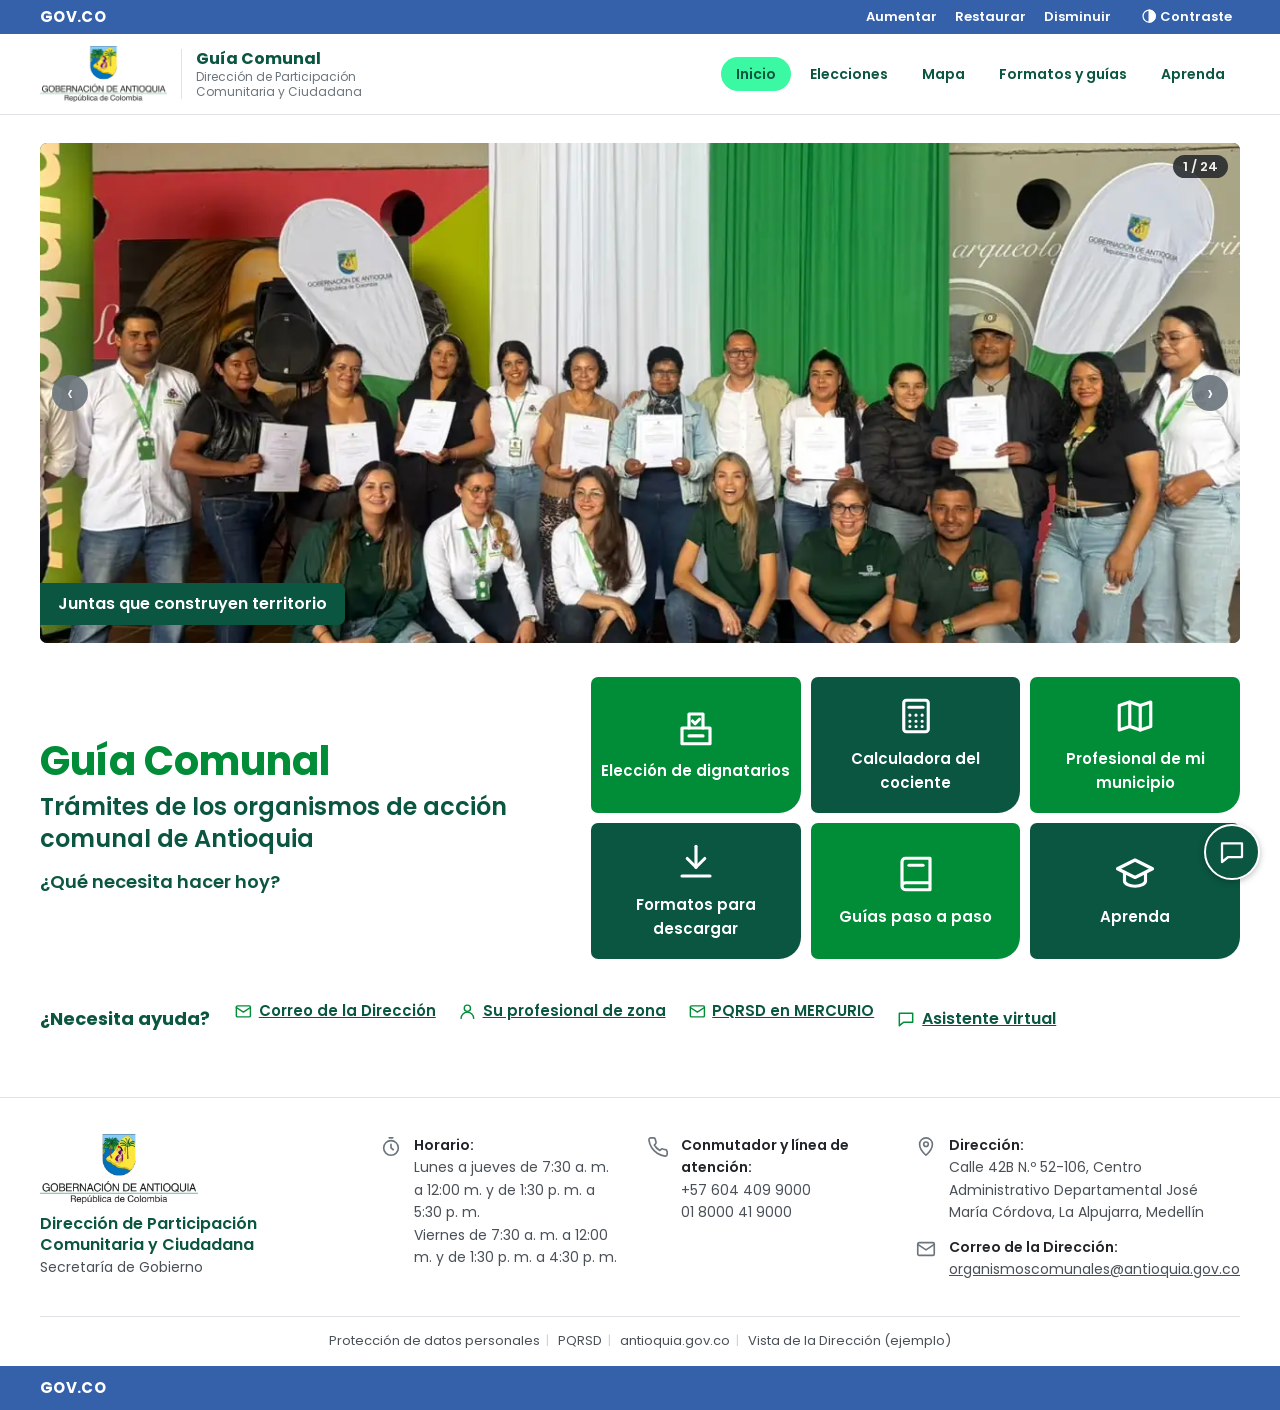
==== commit fd15e684: "Versión 10: carrusel con encuadre por foto, videos Shorts y textos para el público  - Carrusel: punt" ====
--- a/index.html
+++ b/index.html
@@ -9,7 +9,7 @@
 <link rel="preconnect" href="https://fonts.googleapis.com">
 <link rel="preconnect" href="https://fonts.gstatic.com" crossorigin>
 <link href="https://fonts.googleapis.com/css2?family=Poppins:wght@400;500;600;700&display=swap" rel="stylesheet">
-<link rel="stylesheet" href="css/estilos.css?v=7">
+<link rel="stylesheet" href="css/estilos.css?v=10">
 <link rel="icon" href="img/logo-gobernacion.webp">
 </head>
 <body>
@@ -96,7 +96,7 @@
 <section class="pantalla" data-ruta="eleccion" data-titulo="Elección de dignatarios" hidden>
   <div class="heroe heroe--interno"><div class="contenedor">
     <nav class="migas" data-migas aria-label="Ruta de navegación"></nav>
-    <div class="titulo-seccion"><h1>Elección de dignatarios</h1><p class="heroe__lead">Juntas de Acción Comunal y de Vivienda Comunal</p></div>
+    <div class="titulo-seccion"><h1>Elección de dignatarios</h1><p class="heroe__lead">Juntas de Acción Comunal, Juntas de Vivienda Comunitaria y Asocomunales</p></div>
   </div></div>
   <div class="contenedor bloque">
     <nav class="accesos" aria-label="Partes de la elección">
@@ -146,7 +146,6 @@
   </div></div>
   <div class="contenedor bloque">
     <div id="faqLista" class="faq"></div>
-    <p class="nota"><span class="etiqueta etiqueta--pendiente">Orden pendiente</span> El orden se ajustará con los datos reales de frecuencia de la Dirección.</p>
   </div>
 </section>
 
@@ -166,13 +165,13 @@
       <article class="respuesta">
         <h2>⚖️ Impugnar una elección</h2>
         <ol class="pasos-cortos"><li>Reúna el acta y las pruebas</li><li>Escriba qué pasó y qué regla no se cumplió</li><li>Preséntela dentro del plazo de sus estatutos</li></ol>
-        <p class="respuesta__quien"><b>Quién la resuelve:</b> primero, la Comisión de Convivencia y Conciliación de la Asocomunal (si no hay, la Dirección). Si apela, la entidad de inspección, vigilancia y control. Respuesta: hasta 4 meses.</p>
+        <p class="respuesta__quien"><b>Quién la resuelve:</b> primero, la Comisión de Convivencia y Conciliación del organismo de grado superior: para una JAC o JVC, la Asocomunal (si no hay, la Dirección); para una Asocomunal, la Federación. Si apela, la entidad de inspección, vigilancia y control. Respuesta: hasta 4 meses.</p>
         <details class="ver-norma"><summary>📖 Ver norma</summary>
-          <p>Ley 2166 de 2021 y Decreto 1501 de 2023. El Modelo de Estatutos 2024 (arts. 89 a 94) pide que la presenten <b>mínimo 5 afiliados</b> que estuvieron en la elección, dentro de los <b>10 días hábiles</b> siguientes. Revise lo que dicen los estatutos de su Junta: son los que mandan.</p></details>
+          <p>Ley 2166 de 2021 y Decreto 1501 de 2023. El Modelo de Estatutos 2024 (arts. 89 a 94) pide que la presenten <b>mínimo 5 afiliados</b> que estuvieron en la elección, dentro de los <b>10 días hábiles</b> siguientes. Revise lo que dicen los estatutos de su organismo comunal: son los que mandan.</p></details>
       </article>
       <article class="respuesta">
         <h2>🤝 Hacer el empalme</h2>
-        <ol class="pasos-cortos"><li>La junta saliente entrega documentos, bienes y cuentas</li><li>Entrega también su informe de gestión</li><li>Todo queda en un acta firmada por ambas juntas</li></ol>
+        <ol class="pasos-cortos"><li>Los dignatarios salientes entregan documentos, bienes y cuentas</li><li>Entregan también su informe de gestión</li><li>Todo queda en un acta firmada por salientes y entrantes</li></ol>
       </article>
     </div>
     <p class="enlaces-peque"><button type="button" class="enlace-boton" data-abrir-chat>💬 ¿Otra duda? Pregúntele al asistente</button></p>
@@ -351,7 +350,10 @@
   </div>
 </section>
 
-<!-- ===================== ESTATUTOS ===================== -->
+<!-- ===================== ESTATUTOS (OCULTA) =====================
+     Sección sin terminar: se oculta con window.MOSTRAR.estatutos = false en js/datos.js
+     (también se quita del menú). Para mostrarla, cambie false por true. -->
+
 <section class="pantalla" data-ruta="estatutos" data-titulo="Estatutos" hidden>
   <div class="heroe heroe--interno"><div class="contenedor">
     <nav class="migas" data-migas aria-label="Ruta de navegación"></nav>
@@ -363,7 +365,7 @@
       <div>
         <h2>Requisitos básicos</h2>
         <ul class="lista-check">
-          <li>Los estatutos son las reglas internas de la Junta.</li>
+          <li>Los estatutos son las reglas internas del organismo comunal.</li>
           <li>La asamblea se instala con la <b>mitad más uno</b> de los afiliados.</li>
           <li>La reforma se aprueba con <b>dos tercios (2/3)</b> de los presentes.</li>
           <li><b>No</b> se puede usar el quórum supletorio.</li>
@@ -380,15 +382,20 @@
   <div class="heroe heroe--interno"><div class="contenedor">
     <nav class="migas" data-migas aria-label="Ruta de navegación"></nav>
     <div class="titulo-seccion"><h1>Seguimiento de elecciones</h1>
-    <p class="heroe__lead">Demostración de uso interno: qué juntas hacen el proceso y en qué estado está su prevalidación.</p></div></div></div>
-  <div class="contenedor bloque">
+    <p class="heroe__lead">Así consultaría la Dirección las solicitudes de elección de dignatarios: las recibidas, su estado de prevalidación, su historial de subsanaciones y su período electoral.</p></div></div></div>
+  <div class="contenedor bloque">
+    <div class="aviso aviso--clave"><b>Vista de ejemplo.</b> Los datos que aparecen aquí son de ejemplo o los registrados en este equipo, y no llegan a la Gobernación. Hoy el registro oficial de cada solicitud es el correo radicado en MERCURIO.</div>
     <div class="panel-resumen">
       <button type="button" data-pestana-panel="proceso" aria-selected="true"><b id="panelNProceso">0</b>En proceso</button>
       <button type="button" data-pestana-panel="terminado" aria-selected="false"><b id="panelNTerminado">0</b>Terminados (correo enviado)</button>
     </div>
+    <div class="panel-filtros" id="panelFiltros"></div>
     <div id="panelTabla" class="tabla-registros"></div>
-    <div class="botones"><button type="button" class="btn btn--claro" id="panelEjemplos">Cargar ejemplos ficticios</button><button type="button" class="btn btn--claro" id="panelCsv">Descargar CSV</button><button type="button" class="btn btn--texto" id="panelBorrar">Borrar</button></div>
-    <div class="aviso aviso--info"><b>¿Cómo funcionaría de verdad?</b> "En proceso" llega por un reporte automático de la herramienta (ID, junta, municipio, paso y estado, sin cédulas), sin escribir al correo. "Terminados" se toma de los correos con asunto <code>[ELECCIÓN DIGNATARIOS]</code> que llegan al buzón de la Dirección, con un flujo de Power Automate. Detalles en <code>js/formulario.js</code>.</div>
+    <div class="botones"><button type="button" class="btn btn--claro" id="panelEjemplos">Ver datos de ejemplo</button><button type="button" class="btn btn--claro" id="panelXlsx">Descargar Excel</button><button type="button" class="btn btn--claro" id="panelCsv">Descargar CSV</button><button type="button" class="btn btn--texto" id="panelBorrar">Borrar los datos de esta vista</button></div>
+    <p class="ayuda">Las descargas incluyen todas las versiones de lo que esté filtrado.</p>
+    <!-- Notas técnicas de cómo se conectaría (Power Automate, base de datos, asuntos de correo):
+         comentario "VERSIÓN REAL" en js/formulario.js y apartado del LEEME. -->
+    <div class="aviso aviso--info"><b>¿Cómo funcionaría?</b> Con la Guía Comunal alojada en el <a href="https://opc-spcc-gobantioquia.hub.arcgis.com/" target="_blank" rel="noopener">Observatorio de Participación Ciudadana</a> de la Gobernación, cada solicitud quedaría registrada al enviarse: organismo, municipio, paso, semáforo y, si es una subsanación, su versión anterior. La Dirección podría filtrar por período, municipio, tipo de organismo y estado, y descargar el listado en Excel. Los períodos anteriores quedarían como histórico.</div>
   </div>
 </section>
 
@@ -421,12 +428,11 @@
     <a href="https://compilacionjuridica.antioquia.gov.co/compilacion/compilacion/docs/d_gobant_2022070004096_2022.htm" target="_blank" rel="noopener">Protección de datos personales</a><span>|</span>
     <a href="https://mercurio.antioquia.gov.co/mercurio/ServletPublic?operacion=9&amp;codIndice=00126&amp;idAsunto=PQRSDW&amp;indicador=1&amp;logueoPqr=S" target="_blank" rel="noopener">PQRSD</a><span>|</span>
     <a href="https://www.antioquia.gov.co/" target="_blank" rel="noopener">antioquia.gov.co</a><span>|</span>
-    <a href="#/direccion">Vista de la Dirección (demostración)</a>
+    <a href="#/direccion">Vista de la Dirección (ejemplo)</a>
   </div>
   <div class="pie__barra">
     <div class="contenedor">
       <a class="govco" href="https://www.gov.co/" target="_blank" rel="noopener">GOV.CO</a>
-      <span class="pie__nota">Prototipo presentado como propuesta de mejora</span>
     </div>
   </div>
 </footer>
@@ -448,21 +454,21 @@
 </div>
 <datalist id="catalogoComisiones"></datalist>
 
-<script src="js/iconos.js?v=7"></script>
-<script src="js/rutas.js?v=7"></script>
-<script src="js/datos.js?v=7"></script>
-<script src="datos/mapa.js?v=7"></script>
-<script src="js/videos.js?v=7"></script>
-<script src="js/contenido.js?v=7"></script>
-<script src="js/mapa.js?v=7"></script>
-<script src="js/word.js?v=7"></script>
-<script src="js/formulario.js?v=7"></script>
-<script src="js/norma.js?v=7"></script>
-<script src="js/mapa-app.js?v=7"></script>
-<script src="js/juego.js?v=7"></script>
-<script src="js/calculadora.js?v=7"></script>
-<script src="js/panel.js?v=7"></script>
-<script src="js/chatbot.js?v=7"></script>
-<script src="js/app.js?v=7"></script>
+<script src="js/iconos.js?v=10"></script>
+<script src="js/rutas.js?v=10"></script>
+<script src="js/datos.js?v=10"></script>
+<script src="datos/mapa.js?v=10"></script>
+<script src="js/videos.js?v=10"></script>
+<script src="js/contenido.js?v=10"></script>
+<script src="js/mapa.js?v=10"></script>
+<script src="js/word.js?v=10"></script>
+<script src="js/formulario.js?v=10"></script>
+<script src="js/norma.js?v=10"></script>
+<script src="js/mapa-app.js?v=10"></script>
+<script src="js/juego.js?v=10"></script>
+<script src="js/calculadora.js?v=10"></script>
+<script src="js/panel.js?v=10"></script>
+<script src="js/chatbot.js?v=10"></script>
+<script src="js/app.js?v=10"></script>
 </body>
 </html>
--- a/css/estilos.css
+++ b/css/estilos.css
@@ -408,7 +408,7 @@
 /* Carrusel (como el de la portada institucional: borde recto y flechas grises) */
 .carrusel { position: relative; overflow: hidden; background: var(--verde-osc); aspect-ratio: 12 / 5; border-radius: var(--radio); }
 .carrusel__item { margin: 0; position: absolute; inset: 0; }
-.carrusel__item img { width: 100%; height: 100%; object-fit: cover; object-position: center 35%; display: block; }
+.carrusel__item img { width: 100%; height: 100%; object-fit: cover; object-position: var(--foco, center 35%); display: block; }
 .carrusel__item figcaption { position: absolute; left: 0; bottom: 18px; max-width: 80%; padding: 8px 18px; color: #fff; font-weight: 600; background: var(--verde-osc); border-radius: 0 var(--radio) var(--radio) 0; }
 .carrusel__flecha { position: absolute; top: 50%; transform: translateY(-50%); width: 36px; height: 36px; border-radius: 50%; border: 0; background: var(--tenue); color: #fff; font-size: 1.4rem; cursor: pointer; line-height: 1; opacity: .9; }
 .carrusel__flecha:hover { background: var(--verde-osc); }
@@ -463,6 +463,17 @@
 .etiqueta--pronto { background: var(--naranja); color: var(--tinta); }
 .etiqueta--pendiente { background: var(--fondo-2); color: var(--tinta); border: 1px solid var(--naranja); }
 .videos-cortos { display: grid; grid-template-columns: repeat(3, 1fr); gap: 12px; }
+.video[hidden], .mas-info[hidden] { display: none; }
+/* Shorts: marco vertical 9:16, sin deformar ni recortar el video */
+.video--vertical { width: 100%; max-width: 300px; aspect-ratio: 9 / 16; margin-inline: auto; min-height: 0; border: 0; background: var(--verde-osc); }
+.video--vertical iframe { width: 100%; height: 100%; aspect-ratio: auto; }
+.video--vertical .video__play { position: relative; height: 100%; min-height: 0; padding: 0; justify-content: center; }
+.video__miniatura { position: absolute; inset: 0; width: 100%; height: 100%; object-fit: cover; display: block; }
+.video--vertical .video__icono { position: relative; }
+.video--vertical .video__titulo { position: absolute; left: 0; right: 0; bottom: 0; background: var(--verde-osc); padding: 12px 14px; text-align: center; line-height: 1.3; }
+.video__titulo { display: flex; flex-direction: column; align-items: center; gap: 4px; }
+.video__titulo small { font-weight: 400; }
+.detalle--sin-video { grid-template-columns: 1fr; }
 
 /* Línea de tiempo de la elección */
 .linea { list-style: none; margin: 22px 0 0; padding: 0; display: grid; grid-template-columns: repeat(7, 1fr); gap: 8px; position: relative; }
@@ -789,8 +800,10 @@
   .personas td { padding: 0; }
   .personas td.rol { grid-column: 1 / -1; }
   .personas td[data-col]::before { content: attr(data-col); display: block; font-size: .75rem; color: var(--tenue); }
-  .personas td.ancho, .personas td[data-col="Nombre completo"], .personas td[data-col="Cédula"], .personas td[data-col="Apellidos"],
-  .personas td[data-col="Nombres"], .personas td[data-col="Comisión"] { grid-column: 1 / -1; }
+  .personas td.ancho, .personas td[data-col="Nombre completo"], .personas td[data-col="Apellidos"],
+  .personas td[data-col="Nombres"], .personas td[data-col="Comisión"], .personas td[data-col="Secretaría"],
+  .personas td[data-col="Tipo de documento"], .personas td[data-col="Número de documento"] { grid-column: 1 / -1; }
+  .personas select.tdoc { min-width: 0; width: 100%; }
   .personas td.mini { display: flex; align-items: center; gap: 8px; font-size: .875rem; }
   .personas td.mini::before { order: 2; }
   .subir { padding: 18px; }
@@ -798,6 +811,7 @@
   .boton-tarjeta { min-height: 104px; font-size: .8125rem; padding: 12px 6px; }
   .boton-tarjeta .ico { width: 34px; height: 34px; }
   .carrusel { aspect-ratio: 4 / 3; }
+  .carrusel__item img { object-position: var(--foco-cel, var(--foco, center 35%)); }
   .carrusel__item figcaption { font-size: .875rem; bottom: 12px; }
   .iconos3 { gap: 8px; } .iconos3 div { font-size: .8125rem; padding: 12px 6px; }
   .org-fila { grid-template-columns: 1fr 1fr; }
@@ -890,6 +904,7 @@
 .mapa-info__persona { grid-template-columns: 96px 1fr; align-items: center; margin: 10px 0; }
 .mapa-info__persona img { width: 96px; height: 120px; }
 .mapa-info__persona small { word-break: break-word; }
+.mapa-info__persona.mapa-info__persona--sin-foto { grid-template-columns: 1fr; }
 .mapa-cifras { list-style: none; display: grid; grid-template-columns: repeat(2, 1fr); gap: 8px; margin: 12px 0; padding: 0; }
 .mapa-cifras li { background: var(--fondo); border-radius: var(--radio); padding: 8px 10px; display: grid; grid-template-columns: auto 1fr; column-gap: 8px; align-items: center; }
 .mapa-cifras li > span { grid-row: span 2; color: var(--verde); font-size: 1.25rem; }
@@ -973,4 +988,29 @@
   .mapa-info__persona { grid-template-columns: 96px 1fr; }
   .mapa-info__persona img { width: 96px; height: 120px; }
   body.chat-abierto .chat-flotante { display: none; }
+}
+/* ===== Versión 8: documento de identidad, organismo, subsanaciones, calculadora con nombres y panel ===== */
+.personas select.tdoc { min-height: 40px; padding: 6px 8px; min-width: 12rem; max-width: 15rem; font-size: .875rem; }
+.af-guardado { margin: 8px 0 0; font-size: .8125rem; color: var(--tenue); text-align: right; min-height: 1.2em; }
+.dato-fijo { margin: 6px 0 0; font-size: 1.125rem; }
+.dato-fijo small { font-size: .8125rem; color: var(--tenue); }
+.af-ayuda__guia { display: grid; gap: 2px; justify-items: start; max-width: 260px; }
+.af-ayuda__guia small.ayuda { display: block; margin: 0; }
+.calc__nombres { margin-top: 14px; border: 1px solid var(--linea); border-radius: var(--radio); padding: 12px 14px; background: #fff; }
+.calc__nombres > summary { cursor: pointer; font-weight: 600; color: var(--verde-osc); }
+.calc__nombres-grid { display: grid; grid-template-columns: repeat(auto-fill, minmax(220px, 1fr)); gap: 12px; margin-top: 10px; }
+.calc__nombres-grid fieldset { border: 1px solid var(--linea); border-radius: var(--radio); padding: 8px 10px; margin: 0; }
+.calc__nombres-grid legend { font-weight: 600; font-size: .875rem; padding: 0 4px; }
+.calc__nombres-grid ol { margin: 0; padding-left: 1.4rem; display: grid; gap: 4px; }
+.calc__nombres-grid input { width: 100%; min-height: 36px; padding: 4px 8px; }
+.panel-filtros { display: grid; grid-template-columns: repeat(auto-fill, minmax(170px, 1fr)); gap: 10px; margin: 12px 0; }
+.panel-filtros label { display: grid; gap: 4px; font-size: .8125rem; font-weight: 600; color: var(--tenue); }
+.panel-filtros select { min-height: 40px; }
+.panel-historial { margin: 0; padding-left: 1.1rem; font-size: .8125rem; }
+.panel-historial li { margin: 2px 0; }
+.etiqueta-ultima { display: inline-block; background: var(--verde); color: #fff; border-radius: 999px; padding: 0 8px; font-size: .75rem; font-weight: 600; margin-left: 4px; }
+.etiqueta-historico { display: inline-block; background: var(--fondo-2); color: var(--tenue); border: 1px solid var(--linea); border-radius: 999px; padding: 0 8px; font-size: .75rem; margin-left: 4px; }
+@media (max-width: 760px) {
+  .personas select.tdoc { max-width: none; min-width: 0; }
+  .af-guardado { text-align: left; }
 }
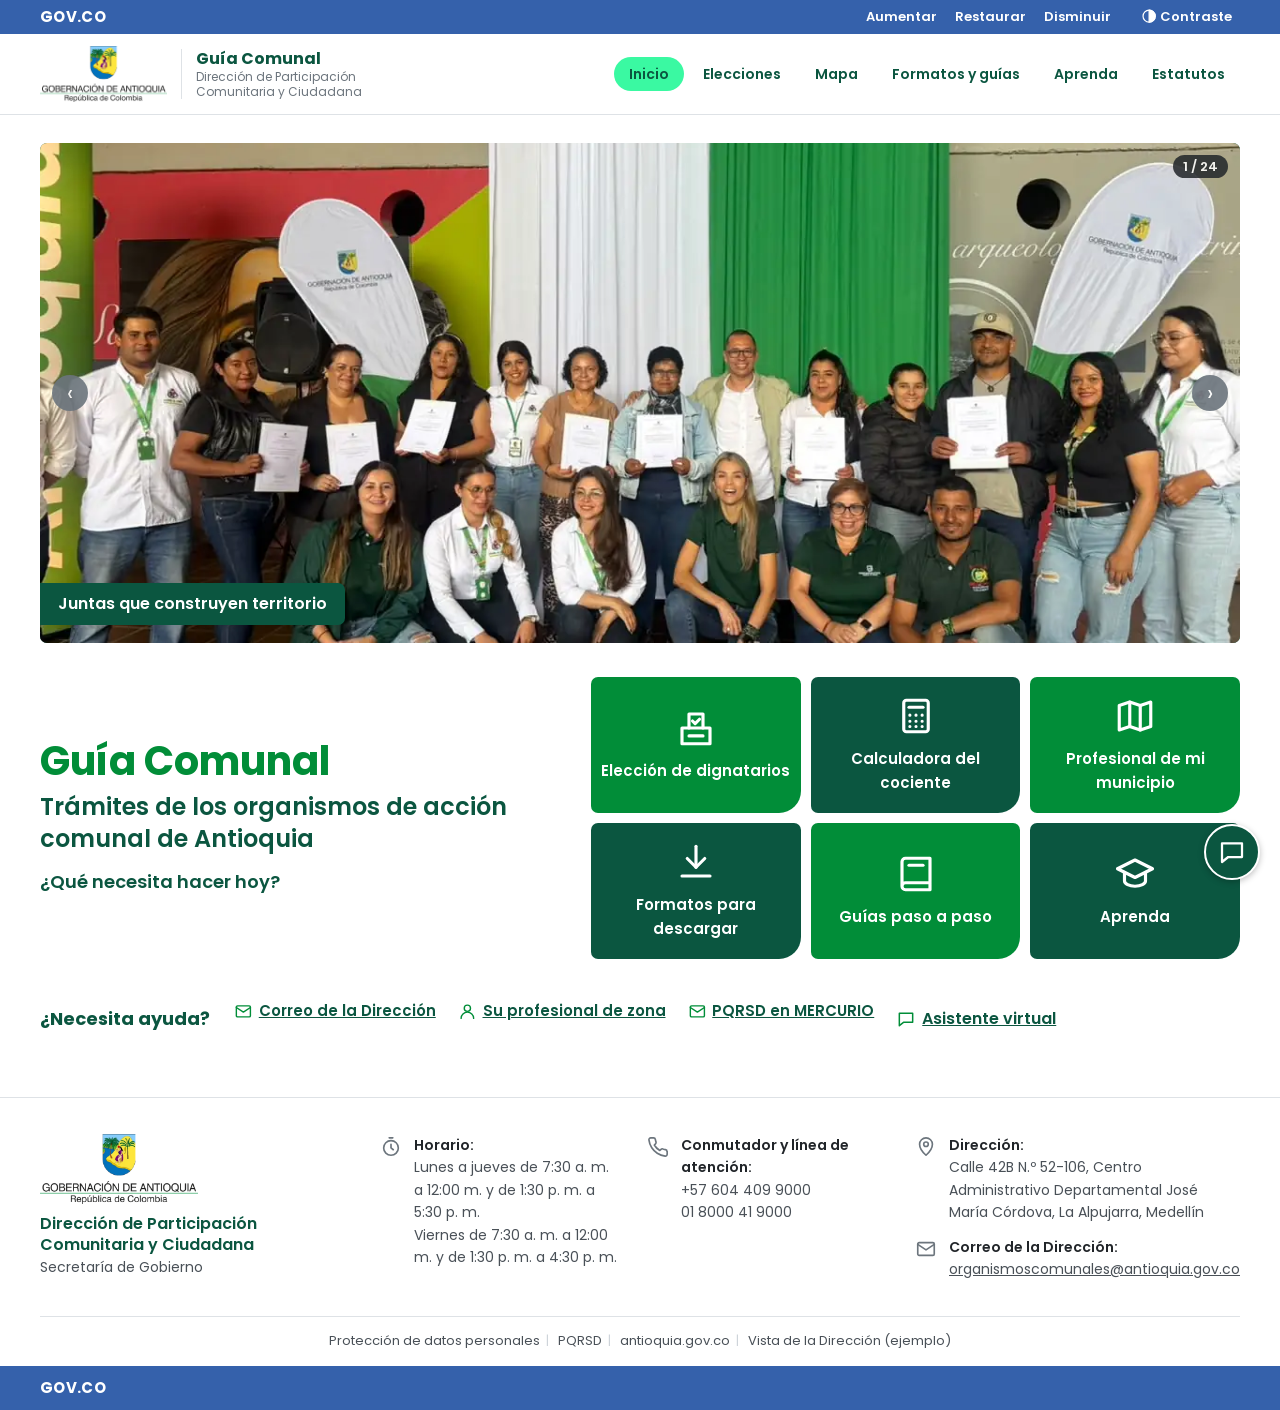
==== commit 40964a8c: "Versiones 13 y 14: registro de demostración y vuelve Estatutos - demo.html: carga una solicitud fict" ====
--- a/index.html
+++ b/index.html
@@ -9,7 +9,7 @@
 <link rel="preconnect" href="https://fonts.googleapis.com">
 <link rel="preconnect" href="https://fonts.gstatic.com" crossorigin>
 <link href="https://fonts.googleapis.com/css2?family=Poppins:wght@400;500;600;700&display=swap" rel="stylesheet">
-<link rel="stylesheet" href="css/estilos.css?v=10">
+<link rel="stylesheet" href="css/estilos.css?v=14">
 <link rel="icon" href="img/logo-gobernacion.webp">
 </head>
 <body>
@@ -454,21 +454,21 @@
 </div>
 <datalist id="catalogoComisiones"></datalist>
 
-<script src="js/iconos.js?v=10"></script>
-<script src="js/rutas.js?v=10"></script>
-<script src="js/datos.js?v=10"></script>
-<script src="datos/mapa.js?v=10"></script>
-<script src="js/videos.js?v=10"></script>
-<script src="js/contenido.js?v=10"></script>
-<script src="js/mapa.js?v=10"></script>
-<script src="js/word.js?v=10"></script>
-<script src="js/formulario.js?v=10"></script>
-<script src="js/norma.js?v=10"></script>
-<script src="js/mapa-app.js?v=10"></script>
-<script src="js/juego.js?v=10"></script>
-<script src="js/calculadora.js?v=10"></script>
-<script src="js/panel.js?v=10"></script>
-<script src="js/chatbot.js?v=10"></script>
-<script src="js/app.js?v=10"></script>
+<script src="js/iconos.js?v=14"></script>
+<script src="js/rutas.js?v=14"></script>
+<script src="js/datos.js?v=14"></script>
+<script src="datos/mapa.js?v=14"></script>
+<script src="js/videos.js?v=14"></script>
+<script src="js/contenido.js?v=14"></script>
+<script src="js/mapa.js?v=14"></script>
+<script src="js/word.js?v=14"></script>
+<script src="js/formulario.js?v=14"></script>
+<script src="js/norma.js?v=14"></script>
+<script src="js/mapa-app.js?v=14"></script>
+<script src="js/juego.js?v=14"></script>
+<script src="js/calculadora.js?v=14"></script>
+<script src="js/panel.js?v=14"></script>
+<script src="js/chatbot.js?v=14"></script>
+<script src="js/app.js?v=14"></script>
 </body>
 </html>
--- a/css/estilos.css
+++ b/css/estilos.css
@@ -466,7 +466,7 @@
 .video[hidden], .mas-info[hidden] { display: none; }
 /* Shorts: marco vertical 9:16, sin deformar ni recortar el video */
 .video--vertical { width: 100%; max-width: 300px; aspect-ratio: 9 / 16; margin-inline: auto; min-height: 0; border: 0; background: var(--verde-osc); }
-.video--vertical iframe { width: 100%; height: 100%; aspect-ratio: auto; }
+.video--vertical iframe, .video--vertical video { width: 100%; height: 100%; aspect-ratio: auto; object-fit: contain; }
 .video--vertical .video__play { position: relative; height: 100%; min-height: 0; padding: 0; justify-content: center; }
 .video__miniatura { position: absolute; inset: 0; width: 100%; height: 100%; object-fit: cover; display: block; }
 .video--vertical .video__icono { position: relative; }
@@ -474,6 +474,47 @@
 .video__titulo { display: flex; flex-direction: column; align-items: center; gap: 4px; }
 .video__titulo small { font-weight: 400; }
 .detalle--sin-video { grid-template-columns: 1fr; }
+
+/* ===== Versión 12: calculadora con planchas en tarjetas, candidatos y resultado con nombres ===== */
+.calc__datos > .campo--ancho { margin-bottom: 18px; }
+.calc__n { display: inline-grid; place-items: center; width: 24px; height: 24px; border-radius: 50%; background: var(--verde-osc); color: #fff; font-size: .8125rem; margin-right: 6px; }
+.calc__otros { max-width: 260px; margin-top: 10px; }
+.calc__regla { margin-top: 10px; }
+.calc-planchas { display: grid; grid-template-columns: repeat(auto-fill, minmax(min(100%, 460px), 1fr)); gap: 12px; margin: 8px 0 4px; }
+.calc-pl { background: #fff; border: 1px solid var(--linea); border-top: 5px solid var(--c); border-radius: var(--radio); padding: 12px 14px; min-width: 0; }
+.calc-pl__cab { display: flex; justify-content: space-between; align-items: center; gap: 8px; }
+.calc-pl__cab h3 { margin: 0; font-size: 1.0625rem; }
+.calc-pl__votos { max-width: 220px; margin-top: 8px; }
+.calc-pl__votos input { font-size: 1.25rem; font-weight: 600; border-left: 6px solid var(--c); }
+.calc-pl__cand { margin-top: 10px; }
+.calc-pl__cand > summary { cursor: pointer; font-weight: 600; color: var(--verde-osc); min-height: 32px; padding: 4px 0; }
+.calc-pl__cand > summary small { color: var(--tenue); font-weight: 400; }
+.calc-cand { display: grid; grid-template-columns: 8rem minmax(0, 1fr) minmax(0, 13.5rem); gap: 6px; align-items: center; padding: 5px 0; border-bottom: 1px solid var(--linea); }
+.calc-cand--cab { font-size: .75rem; font-weight: 600; color: var(--tenue); border-bottom: 2px solid var(--linea); }
+.calc-cand__cargo { font-size: .8125rem; font-weight: 600; color: var(--tinta); line-height: 1.2; }
+.calc-cand input, .calc-cand select { width: 100%; min-height: 38px; padding: 4px 8px; min-width: 0; }
+.calc-cand__doc { display: grid; grid-template-columns: 4.6rem minmax(0, 1fr); gap: 4px; }
+.calc-cand__doc select { padding: 4px 2px; }
+.calc__res-tit { margin: 0 0 10px; font-size: 1.25rem; color: var(--verde-osc); }
+.calc__resumen { display: flex; flex-wrap: wrap; gap: 6px; margin: 0 0 10px; }
+.calc__chip { display: inline-block; background: var(--c); color: #fff; font-weight: 600; font-size: .8125rem; border-radius: var(--pildora); padding: 2px 10px; white-space: nowrap; -webkit-print-color-adjust: exact; print-color-adjust: exact; }
+.calc__tabla td { vertical-align: middle; }
+.calc__tabla td b { color: var(--tinta); }
+.calc__sin-nombre { color: var(--tenue); font-style: italic; }
+.calc__como { margin-top: 14px; }
+.calc__como .reparto { margin-top: 18px; }
+@media (max-width: 760px) {
+  .calc-cand { grid-template-columns: 1fr; gap: 4px; padding: 8px 0; }
+  .calc-cand--cab { display: none; }
+  .calc-pl__votos { max-width: none; }
+  /* Resultado en tarjetas: cargo arriba, persona, documento y plancha, sin deslizar de lado */
+  .calc__tabla thead { display: none; }
+  .calc__tabla, .calc__tabla tbody, .calc__tabla tr, .calc__tabla td { display: block; width: 100%; }
+  .calc__tabla tr { border: 1px solid var(--linea); border-left: 5px solid var(--c, var(--verde-osc)); border-radius: var(--radio); padding: 8px 12px; margin-bottom: 8px; background: #fff; }
+  .calc__tabla.tabla-comp td, .calc__tabla.tabla-comp tr:last-child td { border: 0; padding: 2px 0; background: none; }
+  .calc__tabla td:first-child { font-size: .8125rem; color: var(--tenue); font-weight: 600; }
+  .calc__tabla td:empty { display: none; }
+}
 
 /* Línea de tiempo de la elección */
 .linea { list-style: none; margin: 22px 0 0; padding: 0; display: grid; grid-template-columns: repeat(7, 1fr); gap: 8px; position: relative; }
@@ -905,6 +946,9 @@
 .mapa-info__persona img { width: 96px; height: 120px; }
 .mapa-info__persona small { word-break: break-word; }
 .mapa-info__persona.mapa-info__persona--sin-foto { grid-template-columns: 1fr; }
+.en-actualizacion { color: var(--tenue); font-style: italic; font-weight: 400; }
+.mapa-info__persona b .en-actualizacion { font-size: .9375rem; }
+.mapa-nota { margin: -4px 0 12px; font-size: .75rem; color: var(--tenue); }
 .mapa-cifras { list-style: none; display: grid; grid-template-columns: repeat(2, 1fr); gap: 8px; margin: 12px 0; padding: 0; }
 .mapa-cifras li { background: var(--fondo); border-radius: var(--radio); padding: 8px 10px; display: grid; grid-template-columns: auto 1fr; column-gap: 8px; align-items: center; }
 .mapa-cifras li > span { grid-row: span 2; color: var(--verde); font-size: 1.25rem; }
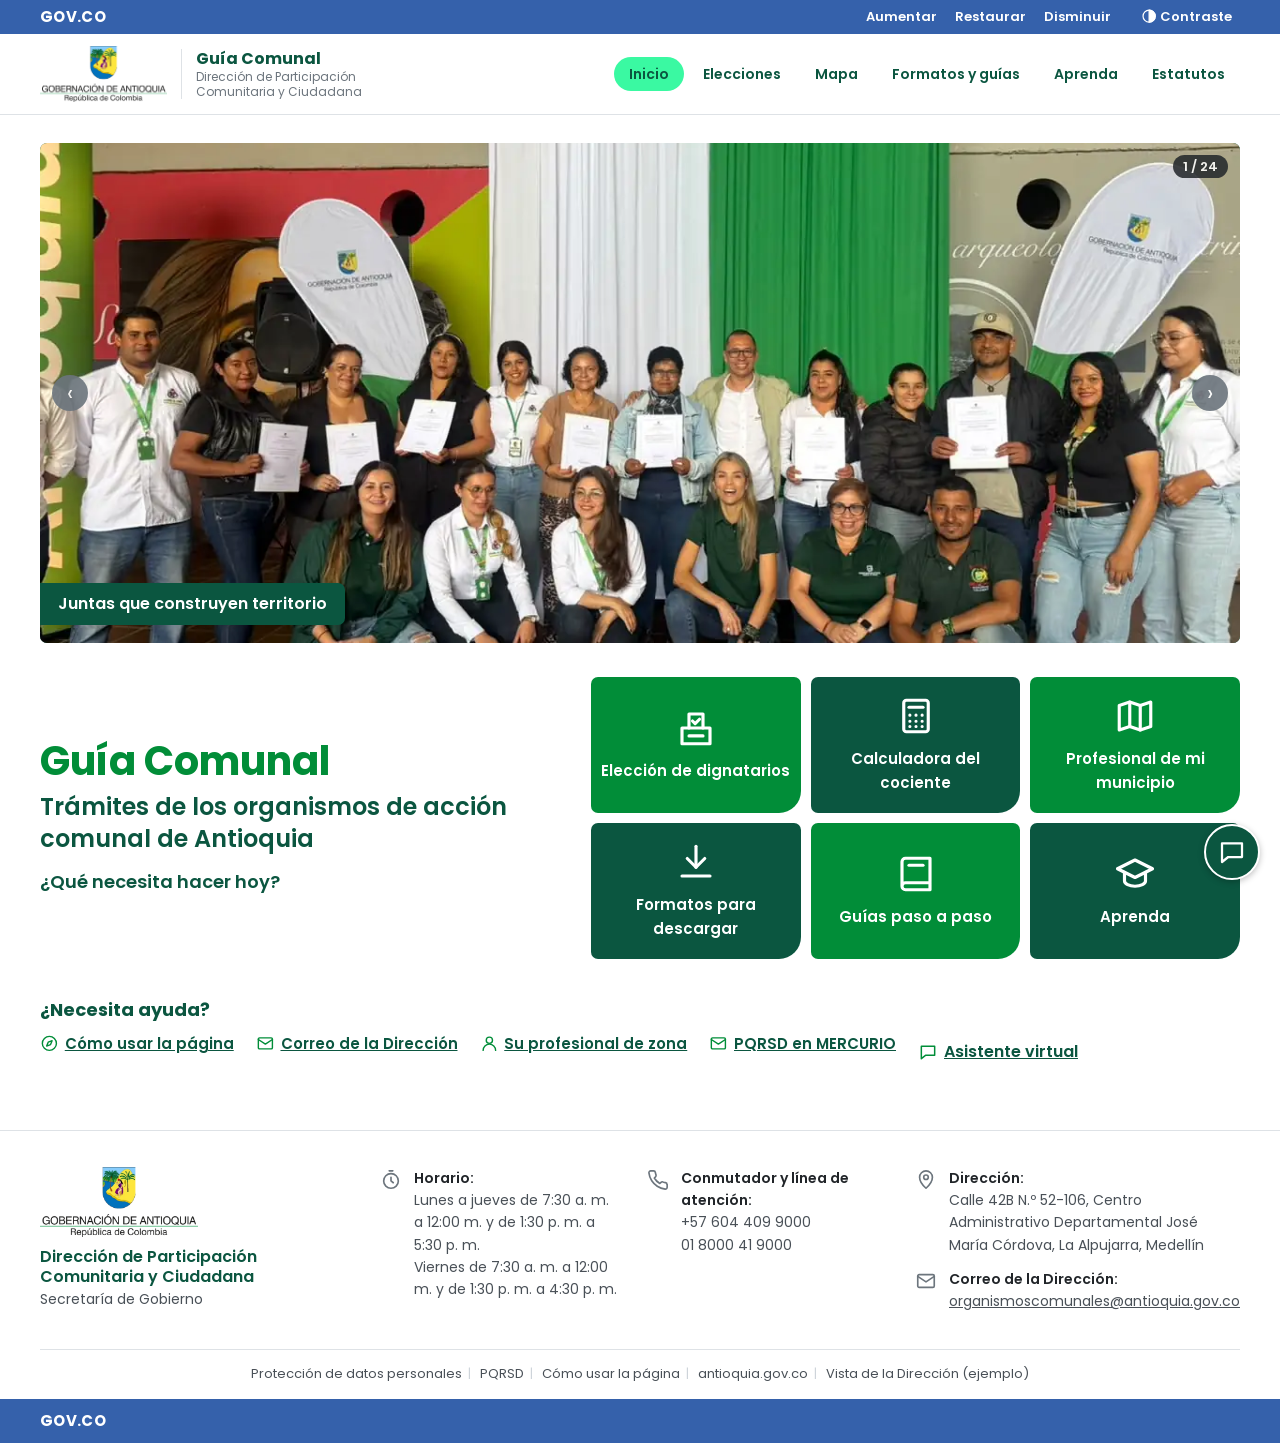
==== commit 11b5d019: "docs(guias): guía «Cómo usar la Guía Comunal» en línea y en PDF (v20) - Nueva guía de uso guias/uso." ====
--- a/index.html
+++ b/index.html
@@ -4,12 +4,14 @@
 <meta charset="utf-8">
 <meta name="viewport" content="width=device-width, initial-scale=1">
 <meta name="theme-color" content="#0b5640">
+<!-- Lineamientos de TIC (codificación segura): a otros sitios (YouTube, SURCO…) solo se les envía el dominio, no la dirección completa de la pantalla -->
+<meta name="referrer" content="strict-origin-when-cross-origin">
 <meta name="description" content="Guía de la Dirección de Participación Comunitaria y Ciudadana de la Gobernación de Antioquia para los organismos comunales: elección de dignatarios, mapa, guías y asistente.">
 <title>Guía Comunal DPCC</title>
 <link rel="preconnect" href="https://fonts.googleapis.com">
 <link rel="preconnect" href="https://fonts.gstatic.com" crossorigin>
 <link href="https://fonts.googleapis.com/css2?family=Poppins:wght@400;500;600;700&display=swap" rel="stylesheet">
-<link rel="stylesheet" href="css/estilos.css?v=14">
+<link rel="stylesheet" href="css/estilos.css?v=20">
 <link rel="icon" href="img/logo-gobernacion.webp">
 </head>
 <body>
@@ -83,6 +85,7 @@
     <section class="ayuda-franja" id="ayuda" aria-labelledby="t-ayuda">
       <h2 id="t-ayuda">¿Necesita ayuda?</h2>
       <ul>
+        <li><a href="guias/uso.html" target="_blank" rel="noopener"><svg class="ico" aria-hidden="true"><use href="#i-brujula"></use></svg>Cómo usar la página</a></li>
         <li><a href="mailto:organismoscomunales@antioquia.gov.co"><svg class="ico" aria-hidden="true"><use href="#i-correo"></use></svg>Correo de la Dirección</a></li>
         <li><a href="#/mapa"><svg class="ico" aria-hidden="true"><use href="#i-persona"></use></svg>Su profesional de zona</a></li>
         <li><a href="https://mercurio.antioquia.gov.co/mercurio/ServletPublic?operacion=9&amp;codIndice=00126&amp;idAsunto=PQRSDW&amp;indicador=1&amp;logueoPqr=S" target="_blank" rel="noopener"><svg class="ico" aria-hidden="true"><use href="#i-correo"></use></svg>PQRSD en MERCURIO</a></li>
@@ -427,6 +430,7 @@
   <div class="contenedor pie__legal">
     <a href="https://compilacionjuridica.antioquia.gov.co/compilacion/compilacion/docs/d_gobant_2022070004096_2022.htm" target="_blank" rel="noopener">Protección de datos personales</a><span>|</span>
     <a href="https://mercurio.antioquia.gov.co/mercurio/ServletPublic?operacion=9&amp;codIndice=00126&amp;idAsunto=PQRSDW&amp;indicador=1&amp;logueoPqr=S" target="_blank" rel="noopener">PQRSD</a><span>|</span>
+    <a href="guias/uso.html" target="_blank" rel="noopener">Cómo usar la página</a><span>|</span>
     <a href="https://www.antioquia.gov.co/" target="_blank" rel="noopener">antioquia.gov.co</a><span>|</span>
     <a href="#/direccion">Vista de la Dirección (ejemplo)</a>
   </div>
@@ -454,21 +458,21 @@
 </div>
 <datalist id="catalogoComisiones"></datalist>
 
-<script src="js/iconos.js?v=14"></script>
-<script src="js/rutas.js?v=14"></script>
-<script src="js/datos.js?v=14"></script>
-<script src="datos/mapa.js?v=14"></script>
-<script src="js/videos.js?v=14"></script>
-<script src="js/contenido.js?v=14"></script>
-<script src="js/mapa.js?v=14"></script>
-<script src="js/word.js?v=14"></script>
-<script src="js/formulario.js?v=14"></script>
-<script src="js/norma.js?v=14"></script>
-<script src="js/mapa-app.js?v=14"></script>
-<script src="js/juego.js?v=14"></script>
-<script src="js/calculadora.js?v=14"></script>
-<script src="js/panel.js?v=14"></script>
-<script src="js/chatbot.js?v=14"></script>
-<script src="js/app.js?v=14"></script>
+<script src="js/iconos.js?v=20"></script>
+<script src="js/rutas.js?v=20"></script>
+<script src="js/datos.js?v=20"></script>
+<script src="datos/mapa.js?v=20"></script>
+<script src="js/videos.js?v=20"></script>
+<script src="js/contenido.js?v=20"></script>
+<script src="js/mapa.js?v=20"></script>
+<script src="js/word.js?v=20"></script>
+<script src="js/formulario.js?v=20"></script>
+<script src="js/norma.js?v=20"></script>
+<script src="js/mapa-app.js?v=20"></script>
+<script src="js/juego.js?v=20"></script>
+<script src="js/calculadora.js?v=20"></script>
+<script src="js/panel.js?v=20"></script>
+<script src="js/chatbot.js?v=20"></script>
+<script src="js/app.js?v=20"></script>
 </body>
 </html>
